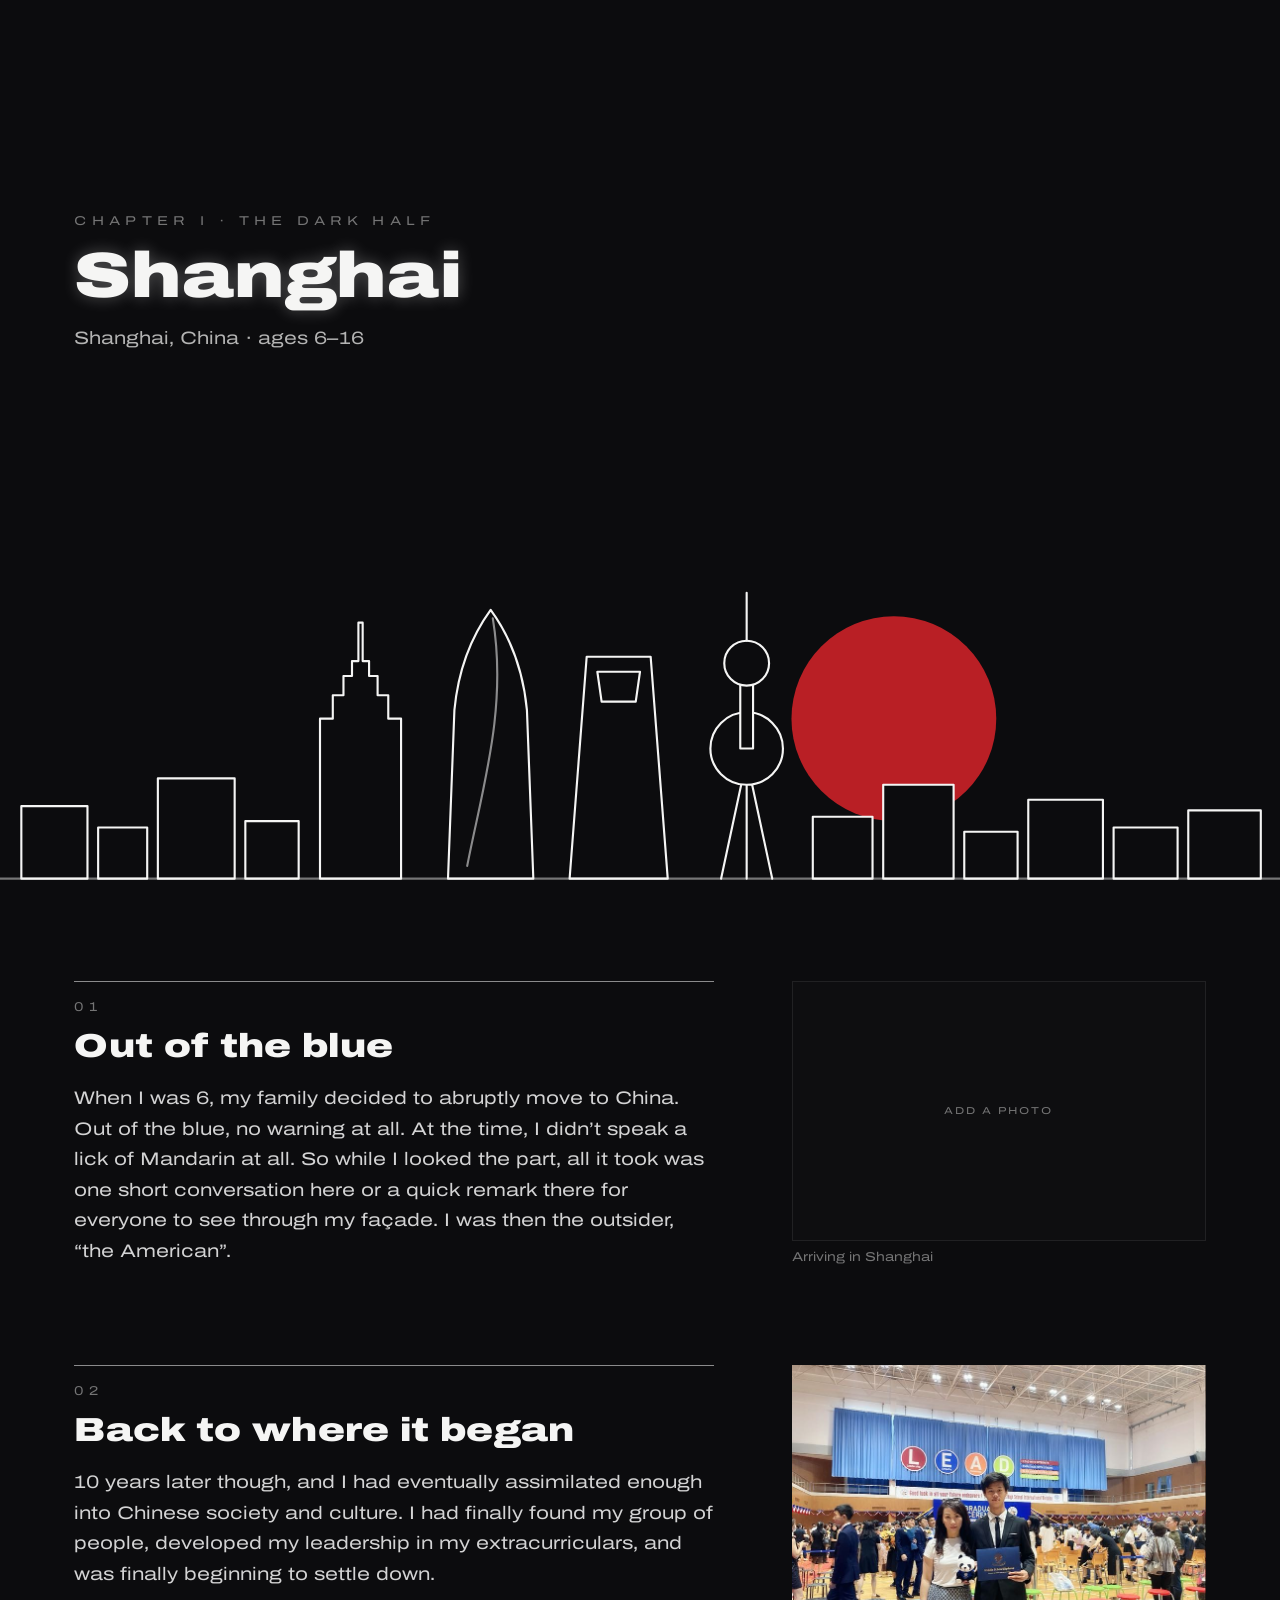
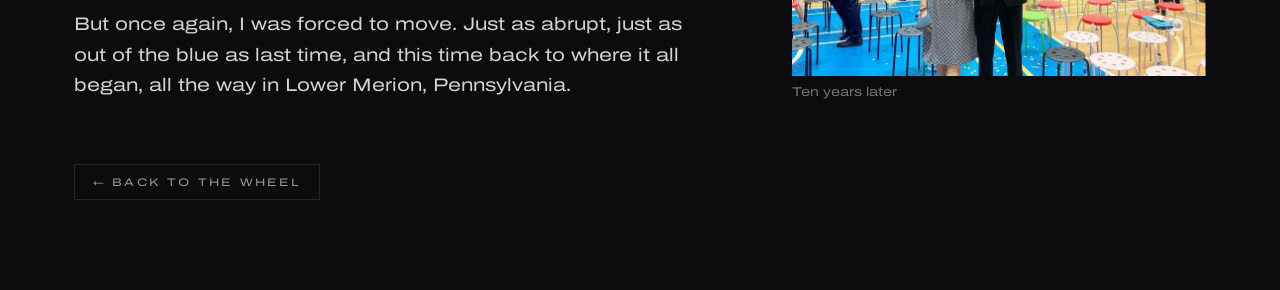
==== china.html @ e0518682 "One shared gap, overlap and ring for every photo spread Co-Authored-By: Claude Sonnet 5 <noreply@ant" ====
<!doctype html>
<html lang="en">
<head>
<meta charset="utf-8" />
<meta name="viewport" content="width=device-width, initial-scale=1" />
<script>document.documentElement.className += " js";</script>
<title>Shanghai</title>
<link rel="preconnect" href="https://fonts.googleapis.com" />
<link rel="preconnect" href="https://fonts.gstatic.com" crossorigin />
<link href="https://fonts.googleapis.com/css2?family=Archivo:ital,wdth,wght@0,62..125,100..900;1,62..125,100..900&display=swap" rel="stylesheet" />
<link href="https://fonts.googleapis.com/css2?family=Noto+Serif+SC:wght@400&display=swap&text=%E9%BE%99%E6%AF%85%E8%AF%9A" rel="stylesheet" />
<link rel="stylesheet" href="chapters.css?v=df9e4a22" />
<link rel="stylesheet" href="place.css?v=57b57fbc" />
<style>
  :root{ --accent:#cc2229; }
</style>
</head>
<body>


  <section class="place-hero">
    <div class="place-sky" aria-hidden="true">
      <svg class="skyline" viewBox="0 0 1200 320" preserveAspectRatio="xMidYMax meet" role="img" aria-label="The Pudong skyline, Shanghai">
        <circle class="sun" cx="838" cy="150" r="96"/>

        <rect class="b" x="20" y="232" width="62" height="68"/>
        <rect class="b" x="92" y="252" width="46" height="48"/>
        <rect class="b" x="148" y="206" width="72" height="94"/>
        <rect class="b" x="230" y="246" width="50" height="54"/>

        <!-- Jin Mao Tower: stepped, pagoda-like -->
        <path class="b" d="M300,300 L300,150 L312,150 L312,128 L322,128 L322,110 L330,110 L330,96 L336,96 L336,60 L340,60 L340,96 L346,96 L346,110 L354,110 L354,128 L364,128 L364,150 L376,150 L376,300 Z"/>

        <!-- Shanghai Tower: tapering, with the twist drawn as one interior line -->
        <path class="b" d="M420,300 L426,142 C430,100 444,70 460,48 C476,70 490,100 494,142 L500,300 Z"/>
        <path class="l" d="M438,288 C452,216 476,140 462,56" opacity=".55"/>

        <!-- Shanghai World Financial Center: the opening at the top is a real hole -->
        <path class="b" fill-rule="evenodd" d="M534,300 L550,92 L610,92 L626,300 Z M560,106 L564,134 L596,134 L600,106 Z"/>

        <!-- Oriental Pearl Tower -->
        <path class="l" d="M676,300 L700,188 M724,300 L700,188 M700,300 L700,188"/>
        <circle class="b" cx="700" cy="178" r="34"/>
        <rect class="b" x="694" y="112" width="12" height="66"/>
        <circle class="b" cx="700" cy="98" r="21"/>
        <path class="l" d="M700,77 L700,32"/>

        <rect class="b" x="762" y="242" width="56" height="58"/>
        <rect class="b" x="828" y="212" width="66" height="88"/>
        <rect class="b" x="904" y="256" width="50" height="44"/>
        <rect class="b" x="964" y="226" width="70" height="74"/>
        <rect class="b" x="1044" y="252" width="60" height="48"/>
        <rect class="b" x="1114" y="236" width="68" height="64"/>

        <path class="ground" d="M0,300 H1200"/>
      </svg>
    </div>

    <header class="place-head rise">
      <span class="chap-num">Chapter I &middot; the dark half</span>
      <h2 class="chap-title">Shanghai</h2>
      <p class="chap-lede">Shanghai, China &middot; ages 6&ndash;16</p>
    </header>
  </section>

  <section class="place-body">
    <ul class="passages">
      <li class="passage rise" style="--d:0.08s">
        <div class="passage-text">
          <div class="entry-rule"></div>
          <span class="num">01</span>
          <h3>Out of the blue</h3>
            <p>When I was 6, my family decided to abruptly move to China. Out of the blue, no warning at all. At the time, I didn&rsquo;t speak a lick of Mandarin at all. So while I looked the part, all it took was one short conversation here or a quick remark there for everyone to see through my fa&ccedil;ade. I was then the outsider, &ldquo;the American&rdquo;.</p>
        </div>
        <figure class="frame">
            <div class="slot">Add a photo</div>
            <figcaption>Arriving in Shanghai</figcaption>
          </figure>
      </li>
      <li class="passage rise" style="--d:0.12s">
        <div class="passage-text">
          <div class="entry-rule"></div>
          <span class="num">02</span>
          <h3>Back to where it began</h3>
            <p>10 years later though, and I had eventually assimilated enough into Chinese
            society and culture. I had finally found my group of people, developed my leadership
            in my extracurriculars, and was finally beginning to settle down.</p>
            <p>But once again, I was forced to move. Just as abrupt, just as out of the blue as
            last time, and this time back to where it all began, all the way in Lower Merion,
            Pennsylvania.</p>
        </div>
        <figure class="frame">
            <img class="slot-photo" src="images/china-graduation.jpg" alt="Yicheng in a suit holding his middle school diploma beside his mother at the graduation ceremony in Shanghai" style="object-position:50% 40%" loading="lazy" decoding="async" />
            <figcaption>Ten years later</figcaption>
          </figure>
      </li>
    </ul>

    <a class="back" href="./#heroScroll">&larr; Back to the wheel</a>
  </section>

<script src="chapters.js?v=b520f960"></script>
</body>
</html>
---- chapters.css ----
/* Chapters II-V: the narrative spine below the yin-yang.
 *
 * One colour for the whole site. The page is black from the epigraph to the
 * last line; nothing alternates. Every chapter uses the same template, so the
 * only thing that changes as you scroll is the writing.
 *
 * No per-chapter artwork: the single graphic motif is the yin-yang's own
 * dividing curve, drawn as a thin line between chapters. */

:root{
  --ph-gap:clamp(.5rem,1vw,.85rem);      /* space between neighbouring photos */
  --ph-overlap:clamp(1rem,3vh,1.8rem);   /* how far a photo cuts into the one above */
  --ph-drop:clamp(.2rem,1.5vh,1rem);    /* how far a photo steps down instead */
  --ph-ring:clamp(4px,.5vw,6px);         /* the margin left around an overlapping photo */
  --ink:#0c0c0e;
  --paper:#f5f5f4;
  --rule:rgba(245,245,244,.18);
  /* Chapter I insets its title by the .page padding plus the .page-head
   * margin. Repeating that sum keeps every chapter on the same two edges.
   * The floor keeps the text clear of the rail on narrower desktops. */
  --gutter:max(calc(clamp(1rem,3vw,2.6rem) + clamp(.8rem,2.8vw,2.8rem)), 74px);
  --rail-space:32px;   /* the widest tick is 30px; any more and the rail reaches into Chapter I's right column around 960px */
}

/* ---------------- chapter shell ---------------- */
.chap{
  position:relative;
  min-height:100vh;
  display:grid;
  align-content:center;
  padding:clamp(3rem,9vh,6rem) var(--gutter);
  /* transparent: the page's black comes from <body>, so the roaming dragon
   * on its fixed canvas can be seen through every section */
  color:var(--paper);
  overflow:hidden;
}

/* the chapter number, set large and almost invisible behind the opening */
.chap-ghost{
  position:absolute;
  right:calc(var(--gutter) + var(--rail-space) * .5);
  top:clamp(1rem,5vh,4rem);
  margin:0;
  font-size:clamp(120px,27vw,360px);
  font-weight:900;
  line-height:.78;
  letter-spacing:-.02em;
  color:var(--paper);
  opacity:.045;
  pointer-events:none;
  user-select:none;
}

.chap-head{ position:relative; z-index:1; max-width:52rem; }
.chap-num{
  display:block;
  font-size:clamp(10px,1vw,13px);
  letter-spacing:.42em;
  text-transform:uppercase;
  opacity:.45;
  margin-bottom:1rem;
}
.chap-title{
  margin:0 0 1.1rem;
  font-weight:900;
  font-size:clamp(30px,5vw,72px);
  line-height:1;
  letter-spacing:.01em;
  text-shadow:0 0 16px rgba(255,255,255,.28);
}
.chap-lede{
  margin:0;
  max-width:46rem;
  font-size:clamp(14px,min(1.4vw,2.4vh),21px);
  line-height:1.55;
  opacity:.72;
}

/* ---------------- a chapter that is one passage ----------------
 * Chapter II is a single piece of writing rather than three strands, so it
 * drops the entry grid: a passage broken into columns of fragments would work
 * against a paragraph whose whole point is that it keeps going. */
.chap-prose{ justify-items:start; row-gap:clamp(.9rem,2.4vh,1.6rem); }
.chap-prose .chap-head{ max-width:30rem; }
.prose{
  position:relative;
  z-index:1;
  max-width:min(58ch,40rem);
}
.prose p{
  margin:0 0 1.1em;
  font-size:clamp(15px,min(1.5vw,2.6vh),24px);
  line-height:1.62;
  color:rgba(245,245,244,.78);
}
.prose p:last-child{ margin-bottom:0; }
/* the emphasis the sentence is built around */
.prose em{
  font-style:italic;
  font-weight:700;
  color:var(--paper);
}

/* the line it all lands on, set apart and given its own rule */
.prose-coda{
  position:relative;
  z-index:1;
  margin:0;
  padding-top:clamp(.8rem,2vh,1.4rem);
  max-width:34rem;
  font-size:clamp(19px,min(2.5vw,4vh),40px);
  font-weight:900;
  line-height:1.15;
  letter-spacing:.01em;
  color:var(--paper);
  text-shadow:0 0 14px rgba(255,255,255,.22);
}
.prose-coda::before{
  content:"";
  position:absolute;
  top:0; left:0;
  width:clamp(48px,7vw,104px);
  height:2px;
  background:var(--paper);
  opacity:.55;
}

@media (max-width:900px){
  .chap-prose .chap-head{ max-width:none; }
  .prose-coda{ font-size:clamp(19px,6vw,30px); }
}

/* ---------------- the entries in each chapter ---------------- */
.entries{
  position:relative;
  z-index:1;
  margin:clamp(1.8rem,5vh,3.4rem) 0 0;
  padding:0;
  list-style:none;
  display:grid;
  grid-template-columns:repeat(var(--cols,3),minmax(0,1fr));
  gap:clamp(1.2rem,3vw,3rem);
  align-items:start;
}
.entry{ display:grid; gap:.75rem; }
.entry-rule{ height:1px; background:var(--paper); opacity:.55; }
.entry h3{
  margin:0;
  font-size:clamp(13px,1.35vw,19px);
  font-weight:900;
  letter-spacing:.15em;
  text-transform:uppercase;
}
.entry p{
  margin:0;
  font-size:clamp(12px,min(1.15vw,2vh),16px);
  line-height:1.5;
  opacity:.6;
}

/* one plain frame for every picture on the site's spine - no tape, no tilt */
.frame{
  margin:.35rem 0 0;
  display:grid;
  gap:.5rem;
}
.frame .slot{
  aspect-ratio:4/3;
  width:min(100%,30vh);
  display:grid;
  place-items:center;
  gap:.35rem;
  border:1px solid var(--rule);
  background:rgba(245,245,244,.03);
  font-size:10px;
  letter-spacing:.2em;
  text-transform:uppercase;
  opacity:.45;
}
.frame figcaption{
  font-size:clamp(10px,1vw,13px);
  line-height:1.35;
  opacity:.45;
}

/* ---------------- the S connector between chapters ----------------
 * The curve that divides the yin from the yang, pulled out and used as the
 * stitch between one chapter and the next. It draws itself on scroll. */
.connector{
  position:relative;
  height:clamp(116px,17vh,190px);
  display:grid;
  place-items:center;
  /* transparent: the page's black comes from <body>, so the roaming dragon
   * on its fixed canvas can be seen through every section */
  color:var(--paper);
  overflow:hidden;
}
.connector svg{ width:72px; height:100%; }
.connector svg{ opacity:.55; }
.connector .dg-body{ stroke-width:1.8px; }
/* the segment draws itself in as it is reached */
.connector use{
  clip-path:inset(0 0 100% 0);
  transition:clip-path 1.2s cubic-bezier(.4,0,.2,1);
}
.connector.in use{ clip-path:inset(0 0 0 0); }

/* ---------------- chapter rail ----------------
 * Ticks only. The label is a chip that appears on hover, on its own solid
 * background, so it never sits illegibly on top of the writing - and nothing
 * is permanently parked in the text column the way a pinned label was. */
.rail{
  position:fixed;
  right:10px;
  top:50%;
  transform:translateY(-50%);
  z-index:40;
  width:var(--rail-space);
  display:grid;
  justify-items:end;
  gap:.95rem;
}
.rail a{
  position:relative;
  display:block;
  padding:6px 0;
  color:var(--paper);
  text-decoration:none;
  opacity:.32;
  transition:opacity .3s ease;
}
.rail a:hover, .rail a:focus-visible{ opacity:1; outline:none; }
.rail a.active{ opacity:1; }
.rail .tick{ display:block; width:16px; height:2px; background:currentColor; transition:width .3s ease; }
.rail a.active .tick{ width:30px; }
.rail .rail-label{
  position:absolute;
  right:calc(100% + 12px);
  top:50%;
  transform:translateY(-50%) translateX(6px);
  white-space:nowrap;
  font-size:10px;
  letter-spacing:.2em;
  text-transform:uppercase;
  color:var(--paper);
  background:var(--ink);
  border:1px solid var(--rule);
  padding:.4rem .6rem;
  opacity:0;
  pointer-events:none;
  transition:opacity .25s ease, transform .25s ease;
}
.rail a:hover .rail-label, .rail a:focus-visible .rail-label{ opacity:1; transform:translateY(-50%); }

/* ---------------- reveal on scroll ---------------- */
.js .rise{ opacity:0; transform:translateY(20px); }
.rise.in{ animation:rise-in .8s cubic-bezier(.2,.9,.3,1) both; animation-delay:var(--d,0s); }
@keyframes rise-in{ to{ opacity:1; transform:none; } }

/* ---------------- closing ---------------- */
.coda{
  min-height:88vh;
  display:grid;
  place-items:center;
  align-content:center;
  text-align:center;
  gap:1.7rem;
  padding:5rem var(--gutter) 7rem;
  /* transparent: the page's black comes from <body>, so the roaming dragon
   * on its fixed canvas can be seen through every section */
  color:var(--paper);
}
.coda svg{ width:clamp(112px,16vh,160px); height:clamp(112px,16vh,160px); display:block; }
.coda p{ margin:0; max-width:42ch; font-size:clamp(13px,1.3vw,18px); line-height:1.6; opacity:.62; }
/* the closing line is two sentences now: give it room and a readable size */
.coda .coda-line{ max-width:58ch; font-size:clamp(15px,1.55vw,22px); opacity:.74; }
.coda .sig{ font-size:11px; letter-spacing:.3em; text-transform:uppercase; opacity:.4; }

/* ---------------- narrow screens ---------------- */
@media (max-width:900px){
  .chap{ min-height:auto; padding:clamp(3rem,9vh,5rem) 1.4rem; }
  .entries{ grid-template-columns:1fr; gap:2rem; }
  .chap-ghost{ font-size:clamp(90px,34vw,180px); right:.6rem; opacity:.05; }
  .frame .slot{ aspect-ratio:3/2; }
}

/* The rail becomes a row of ticks along the bottom well before the layout
 * itself goes narrow. On a side rail, the clearance between Chapter I's right
 * column and the ticks shrinks with the viewport, and by ~900px it is a few
 * pixels - close enough to read as a collision. Below 1000px it moves out of
 * the text's way entirely instead. */
@media (max-width:1000px){
  .rail{
    right:auto; left:0; top:auto; bottom:0;
    width:100%; transform:none;
    grid-auto-flow:column; justify-items:center; justify-content:center;
    gap:.55rem; padding:.7rem 0 .8rem;
    background:linear-gradient(to top,rgba(12,12,14,.94),rgba(12,12,14,0));
  }
  .rail a{ padding:6px 2px; }
  .rail .tick{ width:14px; }
  .rail a.active .tick{ width:24px; }
  .rail .rail-label{ display:none; }
}

@media (prefers-reduced-motion: reduce){
  .rise{ opacity:1; transform:none; }
  .rise.in{ animation:none; }
  .connector path{ stroke-dashoffset:0; transition:none; }
}

/* ---------------- opening page ----------------
 * A photograph filling the left third, the name and the introduction on the
 * right. The photo is landscape and he stands slightly right of centre, so the
 * crop is anchored there rather than at the middle - object-position is what
 * keeps his face in the strip as the column gets narrower. */
.intro{
  position:relative;
  min-height:100vh;
  min-height:100svh;
  display:grid;
  grid-template-columns:40% minmax(0,1fr);
  /* transparent: the page's black comes from <body>, so the roaming dragon
   * on its fixed canvas can be seen through every section */
  color:var(--paper);
  overflow:hidden;
}
.intro-photo{
  position:relative;
  margin:0;
  height:100%;
  overflow:hidden;
}
.intro-photo img{
  display:block;
  width:100%;
  height:100%;
  object-fit:cover;
  object-position:52% 30%;
}
.intro-text{
  position:relative;
  display:grid;
  align-content:center;
  gap:clamp(1.1rem,2.6vh,2rem);
  padding:clamp(3rem,10vh,7rem) var(--gutter) clamp(4.5rem,12vh,8rem) clamp(2rem,4.5vw,5rem);
}
.intro-name{
  margin:0;
  font-weight:900;
  font-size:clamp(34px,5.6vw,84px);
  line-height:1;
  letter-spacing:.01em;
  text-shadow:0 0 18px rgba(255,255,255,.3);
}
.intro-bio{
  margin:0;
  max-width:46rem;
  font-size:clamp(14px,min(1.45vw,2.5vh),22px);
  line-height:1.62;
  opacity:.74;
}
.intro-cue{
  display:flex;
  align-items:center;
  gap:.7rem;
  margin-top:clamp(.5rem,2vh,1.4rem);
  font-size:11px;
  letter-spacing:.2em;
  text-transform:uppercase;
  opacity:.45;
}
.intro-cue::after{
  content:"";
  width:8px; height:8px;
  border-right:2px solid currentColor;
  border-bottom:2px solid currentColor;
  transform:rotate(45deg);
  animation:cue-bob 1.6s ease-in-out infinite;
}

@media (max-width:1000px){
  .intro{
    grid-template-columns:1fr;
    grid-template-rows:minmax(0,42vh) auto;
  }
  .intro-photo img{ object-position:52% 26%; }
  .intro-text{
    padding:clamp(1.5rem,4vh,2.5rem) 1.4rem clamp(4rem,10vh,6rem);
  }
}

/* The opening is above the fold, so it plays on load rather than waiting for
 * the scroll observer. Each element animates to its OWN resting opacity: the
 * shared .rise helper ends at 1, which would have burned off the deliberate
 * dimming on the bio and the scroll cue. */
/* The introduction used to be the first screen. The name page sits in front of
 * it now, so it waits to be scrolled to - otherwise it finishes playing while
 * the reader is still looking at the character. */
.js .intro-photo, .js .intro-name, .js .intro-bio, .js .intro-cue{ opacity:0; }
.intro.in .intro-photo{ animation:intro-fade 1s ease-out .05s both; }
.intro.in .intro-name{ animation:intro-up .85s cubic-bezier(.2,.9,.3,1) .26s both; }
.intro.in .intro-bio{ animation:intro-up-dim .85s cubic-bezier(.2,.9,.3,1) .46s both; }
.intro.in .intro-cue{ animation:intro-up-faint .85s cubic-bezier(.2,.9,.3,1) .66s both; }

@keyframes intro-fade{ from{ opacity:0; } to{ opacity:1; } }
@keyframes intro-up{ from{ opacity:0; transform:translateY(24px); } to{ opacity:1; transform:none; } }
@keyframes intro-up-dim{ from{ opacity:0; transform:translateY(24px); } to{ opacity:.74; transform:none; } }
@keyframes intro-up-faint{ from{ opacity:0; transform:translateY(24px); } to{ opacity:.45; transform:none; } }

@media (prefers-reduced-motion: reduce){
  .intro-cue::after{ animation:none; }
  .js .intro-photo, .js .intro-name, .js .intro-bio, .js .intro-cue{ opacity:1; }
  .intro.in .intro-photo, .intro.in .intro-name, .intro.in .intro-bio, .intro.in .intro-cue{ animation:none; }
}


/* ---------------- the dragon ----------------
 * One animal, seen in pieces. Its character opens the site, a length of its
 * back shows between every chapter, and its head arrives at the end. Defined
 * as symbols in index.html, not an external file, so each instance takes the
 * colour of wherever it sits. */
.dg-sprite{ position:absolute; width:0; height:0; overflow:hidden; }
.dg-body{ fill:none; stroke:currentColor; stroke-width:2.4; stroke-linecap:round; stroke-linejoin:round; vector-effect:non-scaling-stroke; }
.dg-fin{ fill:currentColor; stroke:none; }
.dg-eye{ fill:currentColor; }

/* ---------------- the name ---------------- */
.glyph-page{
  position:relative;
  min-height:100vh;
  display:grid;
  grid-template-columns:minmax(0,auto) minmax(0,1fr);
  column-gap:clamp(2rem,6vw,7rem);
  align-items:center;
  padding:clamp(3rem,9vh,6rem) var(--gutter);
  /* transparent: the page's black comes from <body>, so the roaming dragon
   * on its fixed canvas can be seen through every section */
  color:var(--paper);
  overflow:hidden;
}
.glyph-wrap{ position:relative; z-index:1; display:grid; place-items:center; justify-self:start; }

/* the animal itself, behind the character it is named by */
/* Fixed, not absolute: the dragon is no longer a decoration on one section,
 * it swims across the viewport and stays with you as you scroll. It sits above
 * <body>'s background and below every section's content, which is why the
 * sections themselves must not paint a background of their own. */
.dragon-canvas{
  position:fixed;
  inset:0;
  width:100vw;
  height:100vh;
  z-index:0;
  opacity:.2;
  pointer-events:none;
  transition:opacity .6s ease;
}
.dragon-canvas.gone{ opacity:0; }

/* the first screen now, so it plays on load */
.js .glyph, .js .glyph-pron, .js .glyph-senses li, .js .glyph-note{ opacity:0; }
.glyph{ animation:glyph-in 1.1s cubic-bezier(.2,.9,.3,1) .15s both; }
.glyph-pron{ animation:intro-up .8s cubic-bezier(.2,.9,.3,1) .5s both; }
.glyph-senses li{ animation:intro-up .8s cubic-bezier(.2,.9,.3,1) both; }
.glyph-senses li:nth-child(1){ animation-delay:.66s; }
.glyph-senses li:nth-child(2){ animation-delay:.82s; }
.glyph-note{ animation:glyph-note-in .9s cubic-bezier(.2,.9,.3,1) 1s both; }
@keyframes glyph-in{
  from{ opacity:0; transform:translateY(26px) scale(.94); }
  to{ opacity:1; transform:none; }
}
@keyframes glyph-note-in{
  from{ opacity:0; transform:translateY(20px); }
  to{ opacity:1; transform:none; }
}
.glyph{
  font-family:"Noto Serif SC","Songti SC","SimSun",serif;
  font-weight:600;
  font-size:clamp(168px,31vh,390px);
  line-height:1;
  color:var(--paper);
  text-shadow:0 0 30px rgba(255,255,255,.22);
}
.glyph-def{ position:relative; z-index:1; max-width:46rem; }
.glyph-pron{
  margin:0 0 1rem;
  font-size:clamp(13px,1.35vw,19px);
  letter-spacing:.26em;
  text-transform:uppercase;
  opacity:.5;
}
.glyph-pron em{ font-style:italic; text-transform:none; letter-spacing:.06em; }
.glyph-senses{
  margin:0 0 clamp(1rem,2.6vh,1.7rem);
  padding:0 0 0 1.4em;
  font-size:clamp(16px,min(1.68vw,2.85vh),27px);
  line-height:1.45;
  font-weight:800;
}
.glyph-senses li{ margin:0 0 .35rem; }
.glyph-senses li::marker{ color:rgba(255,255,255,.4); font-weight:400; }

/* the inline character, in the same face as the big one */
.zh{ font-family:"Noto Serif SC","Songti SC","SimSun",serif; font-weight:600; }

.glyph-note{
  margin:0 0 1em;
  max-width:38rem;
  font-size:clamp(14px,min(1.45vw,2.5vh),23px);
  line-height:1.6;
  color:rgba(255,255,255,.7);
}
.glyph-note:last-child{ margin-bottom:0; }

/* ---------------- the coda ----------------
 * The character closes the site the way it opened it. A drawn head was tried
 * here at this size and read as a fish. */
.coda-glyph{
  font-family:"Noto Serif SC","Songti SC","SimSun",serif;
  font-weight:600;
  font-size:clamp(46px,7vh,78px);
  line-height:1;
  color:var(--paper);
  opacity:.5;
}

@media (prefers-reduced-motion: reduce){
  .js .glyph, .js .glyph-pron, .js .glyph-senses li, .js .glyph-note{ opacity:1; }
  .glyph, .glyph-pron, .glyph-senses li, .glyph-note{ animation:none; }
}

@media (max-width:900px){
  .glyph-page{
    grid-template-columns:1fr;
    row-gap:clamp(1.6rem,5vh,2.6rem);
    justify-items:start;
    padding-left:1.4rem; padding-right:1.4rem;
  }
  .glyph-wrap{ justify-self:start; }
  .glyph{ font-size:clamp(110px,30vw,200px); }
}


/* ---------------- chapter II: the passage, its photo, and the reveal ------ */
.prose-row{
  position:relative;
  z-index:1;
  display:grid;
  grid-template-columns:minmax(0,1fr) auto;
  gap:clamp(1.4rem,4vw,4rem);
  align-items:start;
  width:100%;
}
.prose-photo{ margin:0; }
.prose-photo .slot{ width:clamp(150px,20vw,240px); }

/* ---------------- chapter III: numbered steps beside one wide photo ------- */
.chap-steps .chap-head{ max-width:42rem; }
.steps-row{
  position:relative;
  z-index:1;
  margin-top:clamp(1.6rem,4.5vh,3rem);
  display:grid;
  grid-template-columns:minmax(0,1.15fr) minmax(0,.85fr);
  gap:clamp(1.5rem,4vw,4.5rem);
  align-items:start;
  width:100%;
}
.steps{ margin:0; padding:0; list-style:none; display:grid; gap:clamp(.9rem,2.4vh,1.6rem); }
.step{
  display:grid;
  grid-template-columns:auto minmax(0,1fr);
  gap:clamp(.9rem,2vw,1.6rem);
  align-items:baseline;
  padding-top:clamp(.7rem,1.8vh,1.1rem);
  border-top:1px solid var(--rule);
}
.step-n{
  font-size:clamp(13px,1.3vw,18px);
  font-weight:900;
  letter-spacing:.1em;
  opacity:.4;
}
.step h3{
  margin:0 0 .35rem;
  font-size:clamp(14px,1.45vw,21px);
  font-weight:900;
  letter-spacing:.12em;
  text-transform:uppercase;
}
.step p{
  margin:0;
  font-size:clamp(12px,min(1.15vw,2vh),16px);
  line-height:1.55;
  opacity:.6;
}
.steps-photo{ margin:0; }
.steps-photo .slot{ width:min(100%,40vh); aspect-ratio:4/5; }

/* ---------------- chapter V: a wall of pictures --------------------------- */
.chap-gallery .chap-head{ max-width:44rem; }
.gallery{
  position:relative;
  z-index:1;
  margin-top:clamp(1.6rem,4.5vh,3rem);
  display:grid;
  grid-template-columns:repeat(4,minmax(0,1fr));
  gap:clamp(1rem,2.4vw,2.2rem);
  align-items:start;
  width:100%;
}
.gallery .frame{ margin:0; }
.gallery .slot{ width:100%; }
/* uneven on purpose, so it reads as a wall rather than a row of cards */
.gallery .frame:nth-child(1) .slot{ aspect-ratio:3/4; }
.gallery .frame:nth-child(2) .slot{ aspect-ratio:1; margin-top:clamp(1rem,4vh,2.6rem); }
.gallery .frame:nth-child(3) .slot{ aspect-ratio:4/5; }
.gallery .frame:nth-child(4) .slot{ aspect-ratio:1; margin-top:clamp(1rem,4vh,2.6rem); }

@media (max-width:900px){
  .prose-row{ grid-template-columns:1fr; }
  .prose-photo .slot{ width:min(100%,280px); }
  .steps-row{ grid-template-columns:1fr; }
  .steps-photo .slot{ width:min(100%,320px); aspect-ratio:4/3; }
  .gallery{ grid-template-columns:repeat(2,minmax(0,1fr)); }
  .gallery .frame .slot{ margin-top:0; }
}


/* ---------------- chapter III: full-width bands ----------------
 * Three activities, each given its own row with the picture on alternating
 * sides. A fourth grid of cards would have read as the same slide again.  */
.bands{
  position:relative;
  z-index:1;
  margin-top:clamp(1rem,2.6vh,1.8rem);
  display:grid;
  gap:clamp(.8rem,2vh,1.4rem);
  width:100%;
}
.band{
  display:grid;
  grid-template-columns:minmax(0,1fr) auto;
  gap:clamp(1.2rem,3.5vw,3rem);
  align-items:center;
  padding-top:clamp(.8rem,2vh,1.3rem);
  border-top:1px solid var(--rule);
}
.band:nth-child(even){ grid-template-columns:auto minmax(0,1fr); }
.band:nth-child(even) .band-photo{ order:-1; }
.band-n{
  display:block;
  margin-bottom:.4rem;
  font-size:clamp(11px,1.1vw,14px);
  font-weight:900;
  letter-spacing:.24em;
  opacity:.4;
}
.band h3{
  margin:0 0 .45rem;
  font-size:clamp(15px,1.7vw,26px);
  font-weight:900;
  letter-spacing:.1em;
  text-transform:uppercase;
}
.band p{
  margin:0;
  max-width:52ch;
  font-size:clamp(12px,min(1.15vw,2vh),17px);
  line-height:1.55;
  color:rgba(245,245,244,.66);
}
.band p em{ font-style:italic; color:var(--paper); }
.band-photo{ margin:0; }
.band-photo .slot{ width:clamp(96px,12vw,152px); aspect-ratio:4/3; }

/* ---------------- chapter IV: the turn, then the steps ------------------- */
.pivot-turn{
  position:relative;
  z-index:1;
  margin-top:clamp(.8rem,2.2vh,1.5rem);
  max-width:min(60ch,44rem);
}
.pivot-turn p{
  margin:0 0 .9em;
  font-size:clamp(13px,min(1.25vw,2.1vh),19px);
  line-height:1.6;
  color:rgba(245,245,244,.72);
}
/* the sentence the whole chapter turns on */
.pivot-line{
  margin:1.1em 0 1.1em !important;
  padding-left:clamp(.9rem,2vw,1.4rem);
  border-left:2px solid var(--paper);
  font-size:clamp(16px,min(1.9vw,3vh),28px) !important;
  font-weight:900;
  line-height:1.3;
  color:var(--paper) !important;
  text-shadow:0 0 14px rgba(255,255,255,.2);
}
.chap-steps .steps-row{ margin-top:clamp(.8rem,2.2vh,1.5rem); align-items:end; }
.chap-steps .steps-photo .slot{ width:min(100%,30vh); aspect-ratio:16/10; }

/* ---------------- the closing pair --------------------------------------- */
.close-grid{
  position:relative;
  z-index:1;
  margin-top:clamp(1.4rem,4vh,2.6rem);
  display:grid;
  grid-template-columns:minmax(0,1.1fr) minmax(0,.9fr);
  gap:clamp(1.6rem,5vw,5rem);
  align-items:start;
  width:100%;
}

@media (max-width:900px){
  .band, .band:nth-child(even){ grid-template-columns:1fr; }
  .band:nth-child(even) .band-photo{ order:0; }
  .band-photo .slot{ width:min(100%,260px); }
  .close-grid{ grid-template-columns:1fr; }
}


/* ---------------- chapter III: four pillars, scattered ----------------
 * Loose rather than on a ring: a perfect circle made them read as a diagram,
 * and none of the four came before the others anyway. Each circle is placed
 * by hand as a percentage of the field, and sized a little differently. */
.chap-orbit{ justify-items:center; }
.chap-orbit .chap-head{ text-align:center; max-width:46rem; }
.chap-orbit .chap-lede{ margin-left:auto; margin-right:auto; }

.orbit{
  position:relative;
  z-index:1;
  /* clear of the lede above: the circles are placed by their centres, so the
   * top one sits half its own height higher than its --y suggests */
  margin-top:clamp(1.3rem,3.6vh,2.6rem);
  display:grid;
  justify-items:center;
  gap:clamp(.4rem,1.4vh,1rem);
  width:100%;
}
.orbit-field{
  --base:clamp(118px,min(21vh,176px),176px);
  position:relative;
  width:min(100%,780px);
  height:clamp(330px,50vh,500px);
}
.orb{
  position:absolute;
  left:var(--x);
  top:var(--y);
  width:calc(var(--base) * var(--s));
  height:calc(var(--base) * var(--s));
  transform:translate(-50%,-50%);
  padding:0;
  background:none;
  border:0;
  cursor:pointer;
}
.orb-face{
  display:grid;
  place-items:center;
  width:100%;
  height:100%;
  border-radius:50%;
  background:var(--paper);
  color:#101014;
  box-shadow:0 0 30px rgba(245,245,244,.16);
  animation:orb-float 6s ease-in-out infinite alternate;
  animation-delay:var(--d,0s);
  transition:transform .3s cubic-bezier(.3,1.4,.5,1), box-shadow .3s ease;
}
.orb-label{
  font-size:clamp(11px,min(1.25vw,2vh),15px);
  font-weight:900;
  letter-spacing:.16em;
  text-transform:uppercase;
  padding:0 .4em;
  text-align:center;
}
.orb:hover .orb-face, .orb:focus-visible .orb-face{
  transform:scale(1.07);
  box-shadow:0 0 46px rgba(245,245,244,.42);
}
.orb:focus{ outline:none; }
.orb:focus-visible .orb-face{ outline:2px solid var(--paper); outline-offset:6px; }
@keyframes orb-float{ from{ translate:0 -9px; } to{ translate:0 9px; } }

.orbit-hint{
  margin:0;
  font-size:11px;
  letter-spacing:.2em;
  text-transform:uppercase;
  opacity:.45;
}

/* ---------------- the pop-up, blooming out of the circle ----------------
 * The panel is clipped to the tapped circle and grows from there to cover
 * the screen, so the circle visibly becomes the page. Its surface is a shade
 * lighter than the page on purpose: the same black as everything behind it,
 * the expanding edge would be invisible and it would just appear. */
.panel{
  position:fixed;
  inset:0;
  z-index:80;
  display:grid;
  place-items:center;
  padding:clamp(1.2rem,5vh,3rem) var(--gutter);
  /* A fixed, centred box clips anything taller than the screen with no way to
   * reach it. Scroll inside the panel instead, and centre the sheet with auto
   * margins, which collapse to zero once it overflows - place-items:center
   * would push the top of an overflowing sheet out of reach. */
  overflow-y:auto;
  overscroll-behavior:contain;
  place-items:start center;
  background:#17171b;
  clip-path:circle(var(--r0,0px) at var(--cx,50%) var(--cy,50%));
  transition:clip-path .7s cubic-bezier(.7,0,.2,1);
}
.panel.open{ clip-path:circle(150vmax at var(--cx,50%) var(--cy,50%)); }
/* `display:grid` above outranks the browser's own [hidden]{display:none}, so
 * without this the closed panel never actually goes away: it stays clipped to
 * the circle's size and leaves a grey disc over every pillar that was opened. */
.panel[hidden]{ display:none; }
/* and while it shrinks back, it must not catch taps meant for the page */
.panel:not(.open){ pointer-events:none; }
.panel-sheet{
  position:relative;
  margin:auto 0;
  width:min(76rem,100%);
  opacity:0;
  transform:translateY(16px);
  transition:opacity .35s ease, transform .45s cubic-bezier(.2,.9,.3,1);
}
/* the writing arrives once the circle has mostly opened */
.panel.open .panel-sheet{ opacity:1; transform:none; transition-delay:.32s; }
.panel-close{
  position:absolute;
  top:-.5rem; right:0;
  width:48px; height:48px;
  background:none; border:1px solid var(--rule); color:var(--paper);
  font-size:24px; line-height:1; cursor:pointer;
  opacity:.72; transition:opacity .25s ease, border-color .25s ease;
}
.panel-close:hover, .panel-close:focus-visible{ opacity:1; border-color:var(--paper); outline:none; }
.panel-body{
  display:grid;
  grid-template-columns:minmax(0,1fr) auto;
  column-gap:clamp(1.8rem,6vw,5.5rem);
  align-items:start;
  padding-top:clamp(2rem,6vh,3.5rem);
}
.panel-kicker{
  grid-column:1 / -1;
  font-size:clamp(10px,1vw,13px);
  letter-spacing:.42em;
  text-transform:uppercase;
  opacity:.45;
  margin-bottom:1rem;
}
.panel-title{
  grid-column:1 / -1;
  margin:0 0 clamp(1.2rem,3.6vh,2.2rem);
  font-size:clamp(36px,6.2vw,96px);
  font-weight:900;
  line-height:.95;
  text-shadow:0 0 18px rgba(255,255,255,.26);
}
.panel-text{ max-width:min(56ch,44rem); }
.panel-text p{
  margin:0 0 1em;
  font-size:clamp(15px,min(1.55vw,2.6vh),24px);
  line-height:1.6;
  color:rgba(245,245,244,.8);
}
.panel-text p:last-child{ margin-bottom:0; }
/* The pillars' pictures: a small spread beside the writing, in the same language as chapter IV's -
 * plain frames, logos and paper on white label cards, and a picture that overlaps the one above it
 * inside a ring the colour of the panel (#17171b), so the pair never lines up. */
.panel-photos{
  display:grid;
  grid-template-columns:repeat(2,minmax(0,1fr));
  gap:var(--ph-gap);
  width:clamp(220px,27vw,380px);
  align-items:start;
}
.pp{ margin:0; position:relative; background:#0f0f12; }
.pp img{ display:block; width:100%; height:100%; object-fit:cover; }
.pp-wide{ grid-column:1 / -1; }
.pp-end{ grid-column:1 / -1; width:66%; justify-self:end; }
.pp-end.pp-3x4{ width:46%; }
.pp-start{ grid-column:1 / -1; width:48%; justify-self:start; }
.pp-4x3{ aspect-ratio:4/3; }
.pp-3x2{ aspect-ratio:3/2; }
.pp-3x4{ aspect-ratio:3/4; }
.pp-2x3{ aspect-ratio:3/4; }
.pp-card{ background:#fff; display:grid; place-items:center; }
.pp-card img{ object-fit:contain; }
.pp-strip{ aspect-ratio:6.4/1; padding:.35rem .6rem; }
.pp-paper{ aspect-ratio:1.5/1; }
.pp-paper img{ object-fit:cover; object-position:50% 38%; }
.pp-logo{ aspect-ratio:1/1; padding:.5rem; }
.pp-lift{ margin-top:calc(var(--ph-overlap) * -1); z-index:1; box-shadow:0 0 0 var(--ph-ring) #17171b; }
.pp-drop{ margin-top:var(--ph-drop); }
.pp figcaption{
  position:absolute; left:0; right:0; bottom:0;
  padding:1.5rem .6rem .45rem;
  background:linear-gradient(transparent, rgba(12,12,14,.82));
  font-size:clamp(9px,.85vw,11px); letter-spacing:.2em; text-transform:uppercase;
}
.pp-paper figcaption{ color:#fff; }

@media (max-width:640px){
  /* on a phone four floating circles collide; a loose 2x2 keeps them apart */
  .orbit-field{
    --base:clamp(118px,38vw,150px);
    height:auto;
    display:grid;
    grid-template-columns:1fr 1fr;
    gap:1.2rem .6rem;
    justify-items:center;
  }
  .orb{ position:relative; left:auto; top:auto; transform:none; }
  .orb:nth-child(even){ margin-top:2.2rem; }
}
@media (max-width:900px){
  .panel-body{ grid-template-columns:1fr; row-gap:1.6rem; }
  .panel-photos{ width:min(100%,420px); }
}

@media (prefers-reduced-motion: reduce){
  .orb-face{ animation:none; }
  .panel, .panel-sheet{ transition:none; }
}


/* ---------------- why Recalc ---------------- */
.recalc{ max-width:min(70ch,50rem); }
.recalc p{ font-size:clamp(13px,min(1.2vw,2.05vh),18px); margin-bottom:.85em; }
/* Recalc is the long one; give it most of the width and the note less */
.chap-close .close-grid{ grid-template-columns:minmax(0,1fr); }
.recalc-bring{ color:var(--paper) !important; }


/* ---------------- the bridge out of chapter III ---------------- */
.orbit-bridge{
  position:relative;
  z-index:1;
  margin:clamp(.8rem,2.4vh,1.6rem) auto 0;
  max-width:46rem;
  text-align:center;
  font-size:clamp(14px,min(1.45vw,2.4vh),22px);
  font-weight:900;
  line-height:1.3;
  color:var(--paper);
  text-shadow:0 0 14px rgba(255,255,255,.2);
}

/* the line a pillar turns on, inside its panel */
.panel-line{
  margin:1.1em 0 !important;
  padding-left:clamp(.9rem,2vw,1.4rem);
  border-left:2px solid var(--paper);
  font-weight:900;
  color:var(--paper) !important;
  line-height:1.3;
}

/* ---------------- chapter IV: what is true right now ----------------
 * A ledger rather than cards or steps: these are all running at the same
 * time, so nothing about them is a sequence. Term on the left, what it
 * actually involves on the right. */
/* The one chapter that is allowed to run past a screen. Everything he does now
 * reads down the left in a single column - two columns made it a grid of tiles
 * and stopped reading as a list of what is true right now. */
.chap-now{ align-content:start; padding-top:clamp(4rem,12vh,7rem); }
.chap-now .chap-head{ max-width:52rem; }
.now-row{
  position:relative;
  z-index:1;
  margin-top:clamp(.7rem,2vh,1.4rem);
  display:grid;
  grid-template-columns:minmax(0,1.22fr) minmax(0,.78fr);
  gap:clamp(1.4rem,4vw,4rem);
  align-items:start;
  width:100%;
}
.ledger{ margin:0; display:grid; gap:clamp(.7rem,1.8vh,1.3rem); }
.ledger-row{
  display:grid;
  grid-template-columns:minmax(0,.9fr) minmax(0,1.6fr);
  gap:clamp(.8rem,2vw,1.8rem);
  align-items:baseline;
  padding-top:clamp(.45rem,1.1vh,.75rem);
  border-top:1px solid var(--rule);
}
.ledger dt{
  margin:0;
  font-size:clamp(12px,1.3vw,18px);
  font-weight:900;
  letter-spacing:.1em;
  text-transform:uppercase;
}
.ledger dd{
  margin:0;
  font-size:clamp(12px,min(1.12vw,1.95vh),16px);
  line-height:1.55;
  color:rgba(245,245,244,.64);
}
/* The photos: a small editorial spread on the right of the ledger. The two logos sit on top as
 * white label cards, the group shot runs full width beneath them, and two portraits overlap its
 * lower edge - the second dropped a little, so the pair never lines up. Hover an entry on the left
 * and its pictures stay lit while the rest dim. */
.now-photos{
  display:grid;
  grid-template-columns:repeat(2,minmax(0,1fr));
  gap:var(--ph-gap);
  align-items:start;
}
.np{ margin:0; position:relative; transition:opacity .4s ease; }
.np img{
  display:block; width:100%; height:100%; object-fit:cover;
}
.np-logo{ background:#fff; aspect-ratio:2.6/1; display:grid; place-items:center; padding:.4rem .55rem; }
.np-logo img{ object-fit:contain; }
.np-wide{ grid-column:1 / -1; aspect-ratio:1.58/1; }
.np-tall{ aspect-ratio:3/4; z-index:1; box-shadow:0 0 0 var(--ph-ring) var(--ink); }
.np-lift{ margin-top:calc(var(--ph-overlap) * -1); }
.np-drop{ margin-top:var(--ph-drop); aspect-ratio:1/1; } /* the players fill the bottom of a tall frame; a squarer crop keeps them, not the wall */
.np figcaption{
  position:absolute; left:0; right:0; bottom:0;
  padding:1.6rem .6rem .5rem;
  background:linear-gradient(transparent, rgba(12,12,14,.82));
  font-size:clamp(9px,.85vw,11px); letter-spacing:.2em; text-transform:uppercase;
}
.now-row:has(.ledger-row[data-k="tsf"]:hover) .np:not([data-k="tsf"]),
.now-row:has(.ledger-row[data-k="iba"]:hover) .np:not([data-k="iba"]),
.now-row:has(.ledger-row[data-k="greek"]:hover) .np:not([data-k="greek"]),
.now-row:has(.ledger-row[data-k="ball"]:hover) .np:not([data-k="ball"]){ opacity:.28; } /* opacity, not brightness: the black separator ring then fades into the page instead of showing as a darker box */

@media (max-width:900px){
  .now-row{ grid-template-columns:1fr; }
  .ledger-row{ grid-template-columns:1fr; gap:.3rem; }
  .now-photos{ margin-top:.6rem; }
}

/* The closing line, with the reveal beside it on the right. It used to be a
 * button under the line that opened an accordion in place; it is a bubble now,
 * built from the same parts as the pillars in chapter III so the site has one
 * way of saying "there is more here". */
/* The blob sits where the photo used to, beside the writing. */
.chap-prose .prose-row{ align-items:center; }
/* .orb is absolutely placed on chapter III's field; here it sits in the grid */
.learn-orb{
  /* .orb sizes itself from --base * --s, which only exist on chapter III's
   * field; supply them here rather than fighting the width declaration */
  --base:clamp(190px,34vh,320px);
  --s:1;
  position:relative;
  left:auto; top:auto;
  transform:none;
  justify-self:end;
}
.learn-orb .orb-label{ line-height:1.3; font-size:clamp(12px,min(1.4vw,2.2vh),17px); }

/* Not a circle: an uneven shape whose corners travel, so it reads as
 * something alive rather than a button. Two animations on their own clocks -
 * morph and drift - so the loop never lines up with itself. */
.learn-orb .orb-face{
  border-radius:52% 48% 43% 57% / 47% 52% 48% 53%;
  box-shadow:0 0 44px rgba(245,245,244,.22);
  animation:blob-morph 9s ease-in-out infinite alternate,
            orb-float 6.5s ease-in-out infinite alternate;
}
.learn-orb:hover .orb-face, .learn-orb:focus-visible .orb-face{
  transform:scale(1.04);
  box-shadow:0 0 64px rgba(245,245,244,.46);
}
@keyframes blob-morph{
  0%{   border-radius:52% 48% 43% 57% / 47% 52% 48% 53%; }
  25%{  border-radius:63% 37% 54% 46% / 38% 59% 41% 62%; }
  50%{  border-radius:44% 56% 36% 64% / 58% 39% 61% 42%; }
  75%{  border-radius:57% 43% 62% 38% / 44% 63% 37% 56%; }
  100%{ border-radius:48% 52% 57% 43% / 55% 45% 55% 45%; }
}
@media (prefers-reduced-motion: reduce){
  .learn-orb .orb-face{ animation:none; }
}

@media (max-width:900px){
  .learn-orb{ justify-self:start; --base:clamp(170px,46vw,240px); }
}


/* ---------------- chapter V: photos that turn over ----------------
 * Each picture is a card with the story on its back, so the wall stays a wall
 * of pictures until someone asks. Both faces sit in the same grid cell, so the
 * card is exactly the size of its front and the back can never be clipped by
 * a guessed height. The uneven wall from before is kept: tall, square, tall,
 * square, with the squares dropped a little. */
.flips{ perspective:1600px; }
.flip{
  position:relative;
  display:block;
  width:100%;
  padding:0;
  background:none;
  border:0;
  color:inherit;
  font:inherit;
  text-align:left;
  cursor:pointer;
}
.flip:focus{ outline:none; }
.flip:focus-visible .flip-inner{ outline:2px solid var(--paper); outline-offset:6px; }
.flip-inner{
  display:grid;
  transform-style:preserve-3d;
  transition:transform .75s cubic-bezier(.4,.1,.2,1);
}
.flip.flipped .flip-inner{ transform:rotateY(180deg); }
.flip-face{
  grid-area:1 / 1;
  display:grid;
  backface-visibility:hidden;
  -webkit-backface-visibility:hidden;
}
.flip-front{ grid-template-rows:auto auto; align-content:start; gap:.55rem; } /* name sits right under the photo, even when the back is the taller face */
.flip-front .slot{
  width:100%;
  display:grid;
  place-items:center;
  border:1px solid var(--rule);
  background:rgba(245,245,244,.03);
  font-size:10px;
  letter-spacing:.2em;
  text-transform:uppercase;
  opacity:.6;
}
.flips .flip:nth-child(1) .slot{ aspect-ratio:3/4; }
.flips .flip:nth-child(2) .slot{ aspect-ratio:1; }
.flips .flip:nth-child(3) .slot{ aspect-ratio:4/5; }
.flips .flip:nth-child(4) .slot{ aspect-ratio:1; }
/* the real photos: each card takes its picture's own shape, so nothing important is cropped away
 * (the family is wide, so it gets the widest card; the ski shot keeps the skiers and the mountain) */
.flip-photo{
  position:relative;
  display:block;
  width:100%;
  overflow:hidden;
  border:1px solid var(--rule);
  background:#111114;
}
.flip-photo img{ position:absolute; inset:0; width:100%; height:100%; object-fit:cover; display:block; }
.flips .flip:nth-child(1) .flip-photo{ aspect-ratio:4/3; }
.flips .flip:nth-child(2) .flip-photo{ aspect-ratio:3/4; }
.flips .flip:nth-child(3) .flip-photo{ aspect-ratio:2/3; }
.flips .flip:nth-child(4) .flip-photo{ aspect-ratio:3/4; }
.flips .flip:nth-child(even){ margin-top:clamp(1rem,4vh,2.6rem); }
/* The wide family photo is the shortest picture, so it hung from the top of the row while the others
 * reached down. The photos now share a midline: each card is dropped by the gap between its picture and
 * the tallest one (percent margins resolve against the column, so they follow the layout at any width),
 * with the old stagger kept on the even cards. The other three come in a little so the family leads. */
.flips .flip:not(:first-child){ width:86%; justify-self:center; }
@media (min-width:901px){
  .flips{ --stagger:clamp(.5rem,1.6vh,1.1rem); }
  .flips .flip:nth-child(1){ margin-top:27%; }
  .flips .flip:nth-child(2){ margin-top:calc(7% + var(--stagger)); }
  .flips .flip:nth-child(3){ margin-top:0; }
  .flips .flip:nth-child(4){ margin-top:calc(7% + var(--stagger)); }
}
.flip-name{
  font-size:clamp(12px,1.2vw,16px);
  font-weight:900;
  letter-spacing:.14em;
  text-transform:uppercase;
}
.flip-back{
  transform:rotateY(180deg);
  align-content:start;
  gap:.9rem;
  padding:clamp(1rem,2vw,1.6rem);
  border:1px solid rgba(245,245,244,.5);
  background:#17171b;
  overflow:auto;
}
.flip-text{
  font-size:clamp(13px,min(1.15vw,2vh),16px);
  line-height:1.55;
  color:rgba(245,245,244,.78);
}
.flip-hint{
  position:relative;
  z-index:1;
  margin:clamp(1rem,3vh,1.8rem) 0 0;
  font-size:11px;
  letter-spacing:.2em;
  text-transform:uppercase;
  opacity:.45;
}

@media (max-width:640px){
  /* two columns leave a 170px square for a paragraph; one reads */
  .flips{ grid-template-columns:1fr; }
  .flips .flip .slot{ aspect-ratio:4/3 !important; }
  .flips .flip:nth-child(even){ margin-top:0; }
  .flips .flip:not(:first-child){ width:100%; }
}
@media (prefers-reduced-motion: reduce){
  .flip-inner{ transition:none; }
}

/* real photos in the two place pages' frames, and the single tall picture beside "What I learned" */
.frame img.slot-photo{ display:block; width:min(100%,46vh); margin-left:auto; height:100%; min-height:clamp(110px,16vh,190px); object-fit:cover; }
.panel-photos-one{ grid-template-columns:1fr; width:clamp(190px,21vw,300px); }
.pp-tall{ aspect-ratio:3/4; }
@media (max-width:640px){ .frame img.slot-photo{ aspect-ratio:3/2; height:auto; } }
---- place.css ----
/* The two halves of the wheel, opened up.
 *
 * These were collage pages; they are now built from the same parts as the
 * chapters (chapters.css supplies the type, the entries and the frames) so
 * that clicking through the wheel does not land you on a different website.
 *
 * What makes each one its place is a line-drawn skyline of that city, and a
 * single disc behind it carrying the colour of the half you came from: paper
 * for the light half, red for the dark one. */

/* index.html carries its own reset; these pages need their own, or the hero's
 * padding is added to its min-height and the skyline lands below the fold. */
*{ box-sizing:border-box; }
html,body{ margin:0; padding:0; }
body{
  background:var(--ink);
  color:var(--paper);
  font-family:"Archivo", "Arial Black", "Helvetica Neue", Arial, sans-serif;
  font-stretch:expanded;
  overflow-x:hidden;
}

/* arriving from a click transition: start on the wipe's black and fade up */
body::after{
  content:"";
  position:fixed; inset:0; z-index:60;
  background:#000; pointer-events:none;
  animation:fade-from-black 1s ease-out .05s both;
}
@keyframes fade-from-black{ from{ opacity:1; } to{ opacity:0; } }

/* ---------------- the opening screen ---------------- */
.place-hero{
  position:relative;
  min-height:100vh;
  display:grid;
  align-content:center;
  padding:clamp(3rem,9vh,6rem) var(--gutter) min(46vh,420px);
  overflow:hidden;
}
.place-head{ position:relative; z-index:1; max-width:52rem; }

/* ---------------- skyline ---------------- */
.place-sky{
  position:absolute;
  left:0; right:0; bottom:0;
  height:min(46vh,420px);
  pointer-events:none;
}
.skyline{ display:block; width:100%; height:100%; }
/* buildings are the page's own black, outlined - so the disc behind them
 * shows only in the gaps, the way a skyline sits against a low sun */
.skyline .b{ fill:var(--ink); stroke:var(--paper); stroke-width:2; stroke-linejoin:round; }
.skyline .l{ fill:none; stroke:var(--paper); stroke-width:2; stroke-linecap:round; }
.skyline .ground{ fill:none; stroke:var(--paper); stroke-width:2; opacity:.45; }
.skyline .sun{ fill:var(--accent); opacity:var(--sun-opacity,.9); stroke:none; }

/* ---------------- the writing ----------------
 * Each place tells its story in two passages: the writing on the left edge, a
 * plain frame on the right. The left edge is --gutter, like every chapter. */
.zh{
  font-family:"Noto Serif SC","Songti SC","STSong","Noto Serif CJK SC",serif;
  font-stretch:normal;
  font-weight:400;
  letter-spacing:.06em;
}
.passages{
  position:relative; z-index:1;
  list-style:none; margin:0; padding:0;
  display:grid; gap:clamp(3.4rem,11vh,7rem);
}
.passage{
  display:grid;
  grid-template-columns:minmax(0,40rem) minmax(0,1fr);
  column-gap:clamp(1.6rem,6vw,7rem);
  /* stretch, not start: a fixed 4:3 frame is taller than a short paragraph,
   * and the row took its height, leaving a blank block under the writing.
   * The frame now takes the height of the writing beside it. */
  align-items:stretch;
}
.passage-text .entry-rule{ margin-bottom:1.1rem; }
.num{
  display:block; margin-bottom:.9rem;
  font-size:clamp(10px,1vw,13px); letter-spacing:.42em; text-transform:uppercase; opacity:.45;
}
.passage h3{
  margin:0 0 1.15rem;
  font-size:clamp(20px,2.6vw,38px); font-weight:900; line-height:1.1; letter-spacing:.01em;
}
.passage p{
  margin:0 0 1.1em;
  font-size:clamp(14.5px,min(1.42vw,2.5vh),21px); line-height:1.68;
  color:rgba(245,245,244,.86);
}
.passage p:last-child{ margin-bottom:0; }
.passage .frame{
  justify-self:end; align-self:stretch; margin:0; width:100%;
  display:grid; grid-template-rows:minmax(0,1fr) auto; gap:.5rem;
}
.passage .frame .slot{
  width:min(100%,46vh); margin-left:auto;
  height:100%; aspect-ratio:auto;
  min-height:clamp(110px,16vh,190px);
}
.passage .frame figcaption{ width:min(100%,46vh); margin-left:auto; }

/* the turn: one line on its own, after the writing */
.turn{
  margin:clamp(3.4rem,11vh,7rem) 0 0; max-width:46rem;
  font-size:clamp(22px,3.7vw,56px); line-height:1.18; font-weight:300; letter-spacing:.005em;
}


/* ---------------- the rest of the page ---------------- */
.place-body{
  position:relative;
  padding:clamp(3rem,9vh,6rem) var(--gutter) clamp(4rem,10vh,7rem);
}
.place-body .entries{ margin-top:0; }

.back{
  display:inline-block;
  margin-top:clamp(2.5rem,7vh,4.5rem);
  padding:.7rem 1.1rem;
  border:1px solid var(--rule);
  color:var(--paper);
  text-decoration:none;
  font-size:11px;
  letter-spacing:.2em;
  text-transform:uppercase;
  opacity:.6;
  transition:opacity .25s ease, border-color .25s ease;
}
.back:hover, .back:focus-visible{ opacity:1; border-color:var(--paper); outline:none; }

@media (max-width:900px){
  .passage{ grid-template-columns:1fr; row-gap:1.8rem; }
  .passage .frame{ justify-self:start; }
  .passage .frame .slot, .passage .frame figcaption{ margin-left:0; width:min(100%,60vw); }
  .place-hero{ padding-left:1.4rem; padding-right:1.4rem; padding-bottom:min(34vh,300px); }
  .place-sky{ height:min(34vh,300px); }
  .place-body{ padding-left:1.4rem; padding-right:1.4rem; }
}

@media (prefers-reduced-motion: reduce){
  body::after{ animation:none; opacity:0; }
}


/* ---------------- the dragon on these pages ----------------
 * The name follows him onto both halves: riding over Shanghai, and a smaller
 * mark above the heading in Philadelphia. */
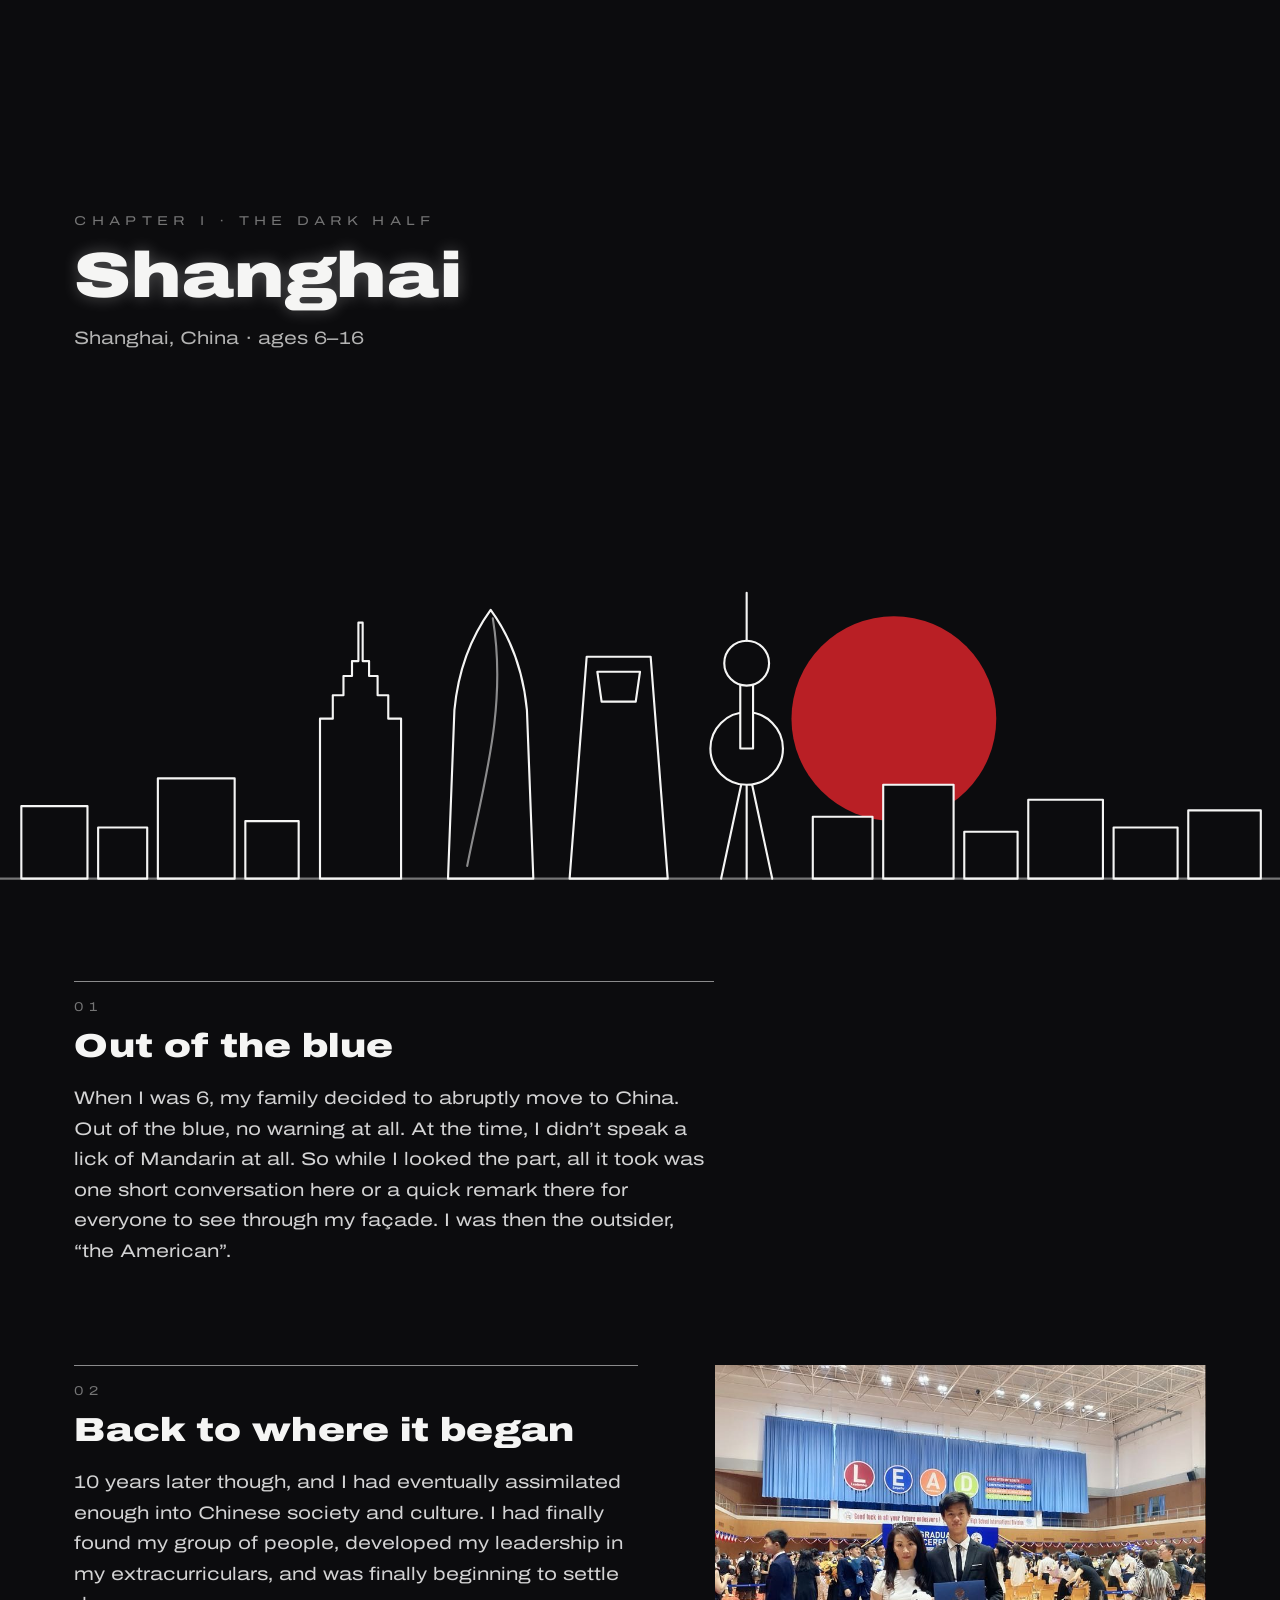
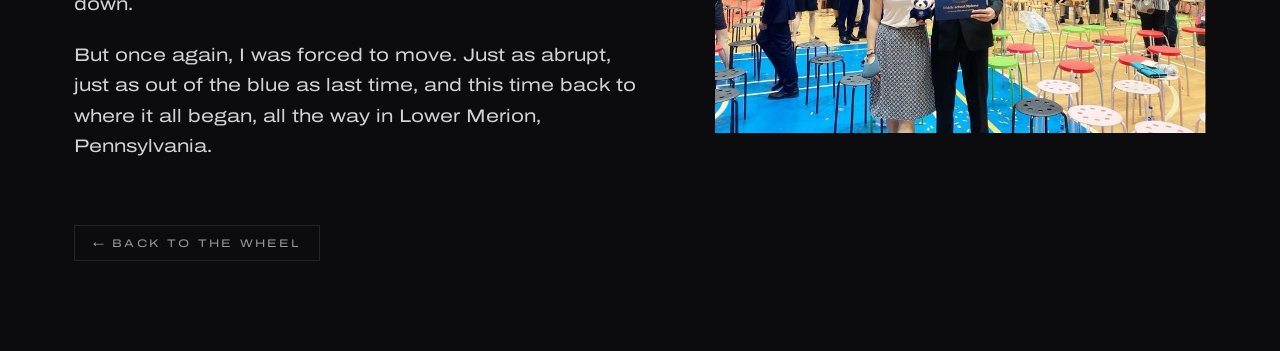
==== commit 9fc0d6d2: "Bigger photos on the US and China pages; China keeps one photo Co-Authored-By: Claude Sonnet 5 <nore" ====
--- a/china.html
+++ b/china.html
@@ -10,7 +10,7 @@
 <link href="https://fonts.googleapis.com/css2?family=Archivo:ital,wdth,wght@0,62..125,100..900;1,62..125,100..900&display=swap" rel="stylesheet" />
 <link href="https://fonts.googleapis.com/css2?family=Noto+Serif+SC:wght@400&display=swap&text=%E9%BE%99%E6%AF%85%E8%AF%9A" rel="stylesheet" />
 <link rel="stylesheet" href="chapters.css?v=df9e4a22" />
-<link rel="stylesheet" href="place.css?v=57b57fbc" />
+<link rel="stylesheet" href="place.css?v=58d23004" />
 <style>
   :root{ --accent:#cc2229; }
 </style>
@@ -72,10 +72,6 @@
           <h3>Out of the blue</h3>
             <p>When I was 6, my family decided to abruptly move to China. Out of the blue, no warning at all. At the time, I didn&rsquo;t speak a lick of Mandarin at all. So while I looked the part, all it took was one short conversation here or a quick remark there for everyone to see through my fa&ccedil;ade. I was then the outsider, &ldquo;the American&rdquo;.</p>
         </div>
-        <figure class="frame">
-            <div class="slot">Add a photo</div>
-            <figcaption>Arriving in Shanghai</figcaption>
-          </figure>
       </li>
       <li class="passage rise" style="--d:0.12s">
         <div class="passage-text">
@@ -91,7 +87,6 @@
         </div>
         <figure class="frame">
             <img class="slot-photo" src="images/china-graduation.jpg" alt="Yicheng in a suit holding his middle school diploma beside his mother at the graduation ceremony in Shanghai" style="object-position:50% 40%" loading="lazy" decoding="async" />
-            <figcaption>Ten years later</figcaption>
           </figure>
       </li>
     </ul>
--- a/place.css
+++ b/place.css
@@ -150,3 +150,13 @@
 /* ---------------- the dragon on these pages ----------------
  * The name follows him onto both halves: riding over Shanghai, and a smaller
  * mark above the heading in Philadelphia. */
+
+/* real photos: shown at their own proportions, as large as the column allows, not
+ * squeezed into the height of the writing beside them */
+.passage:has(.slot-photo){ grid-template-columns:minmax(0,1.15fr) minmax(0,1fr); }
+.passage .frame:has(.slot-photo){ align-self:start; grid-template-rows:auto; justify-items:end; }
+.passage .frame .slot-photo{
+  width:auto; height:auto; min-height:0; max-width:100%; max-height:min(78vh,42rem);
+  margin:0; object-fit:cover;
+}
+@media (max-width:900px){ .passage:has(.slot-photo){ grid-template-columns:1fr; } .passage .frame .slot-photo{ width:100%; max-height:none; } }
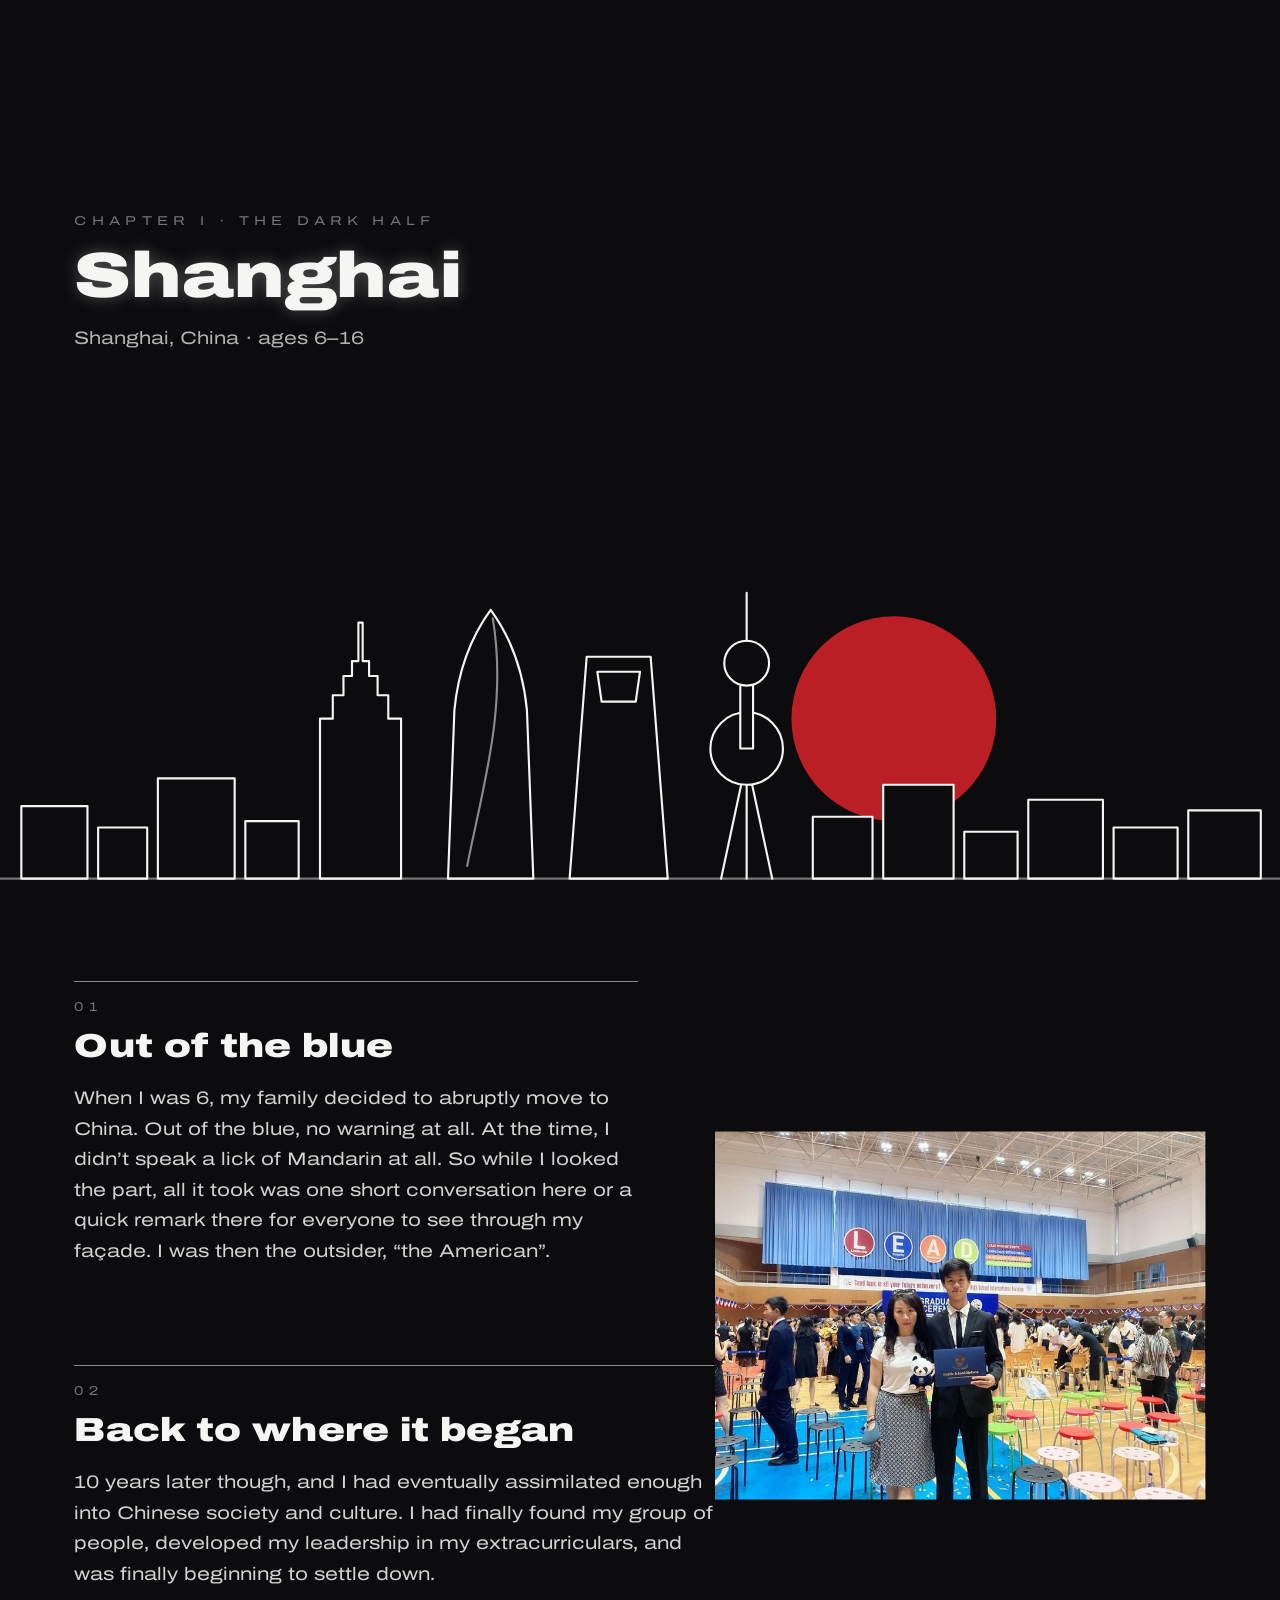
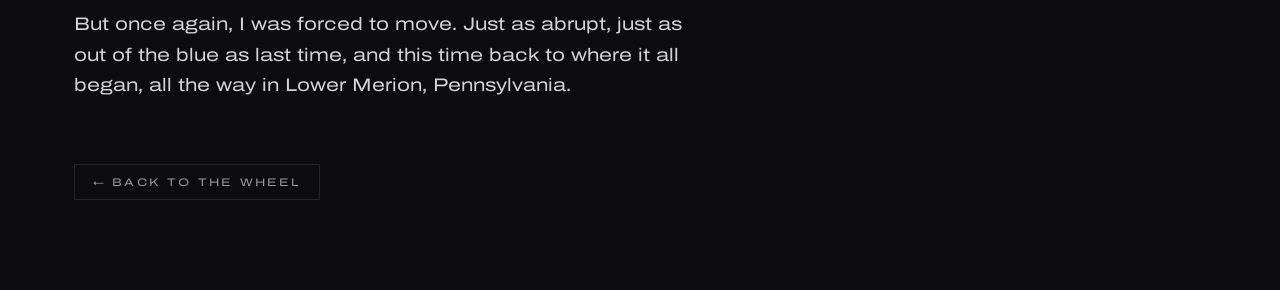
==== commit b4f06edf: "China: centre the photo between the two passages Co-Authored-By: Claude Sonnet 5 <noreply@anthropic." ====
--- a/china.html
+++ b/china.html
@@ -9,8 +9,8 @@
 <link rel="preconnect" href="https://fonts.gstatic.com" crossorigin />
 <link href="https://fonts.googleapis.com/css2?family=Archivo:ital,wdth,wght@0,62..125,100..900;1,62..125,100..900&display=swap" rel="stylesheet" />
 <link href="https://fonts.googleapis.com/css2?family=Noto+Serif+SC:wght@400&display=swap&text=%E9%BE%99%E6%AF%85%E8%AF%9A" rel="stylesheet" />
-<link rel="stylesheet" href="chapters.css?v=df9e4a22" />
-<link rel="stylesheet" href="place.css?v=58d23004" />
+<link rel="stylesheet" href="chapters.css?v=c38c921a" />
+<link rel="stylesheet" href="place.css?v=4fb08506" />
 <style>
   :root{ --accent:#cc2229; }
 </style>
@@ -72,6 +72,9 @@
           <h3>Out of the blue</h3>
             <p>When I was 6, my family decided to abruptly move to China. Out of the blue, no warning at all. At the time, I didn&rsquo;t speak a lick of Mandarin at all. So while I looked the part, all it took was one short conversation here or a quick remark there for everyone to see through my fa&ccedil;ade. I was then the outsider, &ldquo;the American&rdquo;.</p>
         </div>
+        <figure class="frame frame-mid">
+            <img class="slot-photo" src="images/china-graduation.jpg" alt="Yicheng in a suit holding his middle school diploma beside his mother at the graduation ceremony in Shanghai" style="object-position:50% 40%" loading="lazy" decoding="async" />
+          </figure>
       </li>
       <li class="passage rise" style="--d:0.12s">
         <div class="passage-text">
@@ -85,9 +88,6 @@
             last time, and this time back to where it all began, all the way in Lower Merion,
             Pennsylvania.</p>
         </div>
-        <figure class="frame">
-            <img class="slot-photo" src="images/china-graduation.jpg" alt="Yicheng in a suit holding his middle school diploma beside his mother at the graduation ceremony in Shanghai" style="object-position:50% 40%" loading="lazy" decoding="async" />
-          </figure>
       </li>
     </ul>
 
--- a/chapters.css
+++ b/chapters.css
@@ -1215,6 +1215,5 @@
 
 /* real photos in the two place pages' frames, and the single tall picture beside "What I learned" */
 .frame img.slot-photo{ display:block; width:min(100%,46vh); margin-left:auto; height:100%; min-height:clamp(110px,16vh,190px); object-fit:cover; }
-.panel-photos-one{ grid-template-columns:1fr; width:clamp(190px,21vw,300px); }
-.pp-tall{ aspect-ratio:3/4; }
 @media (max-width:640px){ .frame img.slot-photo{ aspect-ratio:3/2; height:auto; } }
+
--- a/place.css
+++ b/place.css
@@ -160,3 +160,12 @@
   margin:0; object-fit:cover;
 }
 @media (max-width:900px){ .passage:has(.slot-photo){ grid-template-columns:1fr; } .passage .frame .slot-photo{ width:100%; max-height:none; } }
+
+/* china: the photo is centred on the gap between the two passages */
+.passages{ --pg:clamp(3.4rem,11vh,7rem); }
+.passage .frame.frame-mid{ align-self:end; height:0; }
+.frame-mid .slot-photo{ position:relative; transform:translateY(calc(-50% + var(--pg) / 2)); }
+@media (max-width:900px){
+  .passage .frame.frame-mid{ height:auto; }
+  .frame-mid .slot-photo{ transform:none; }
+}
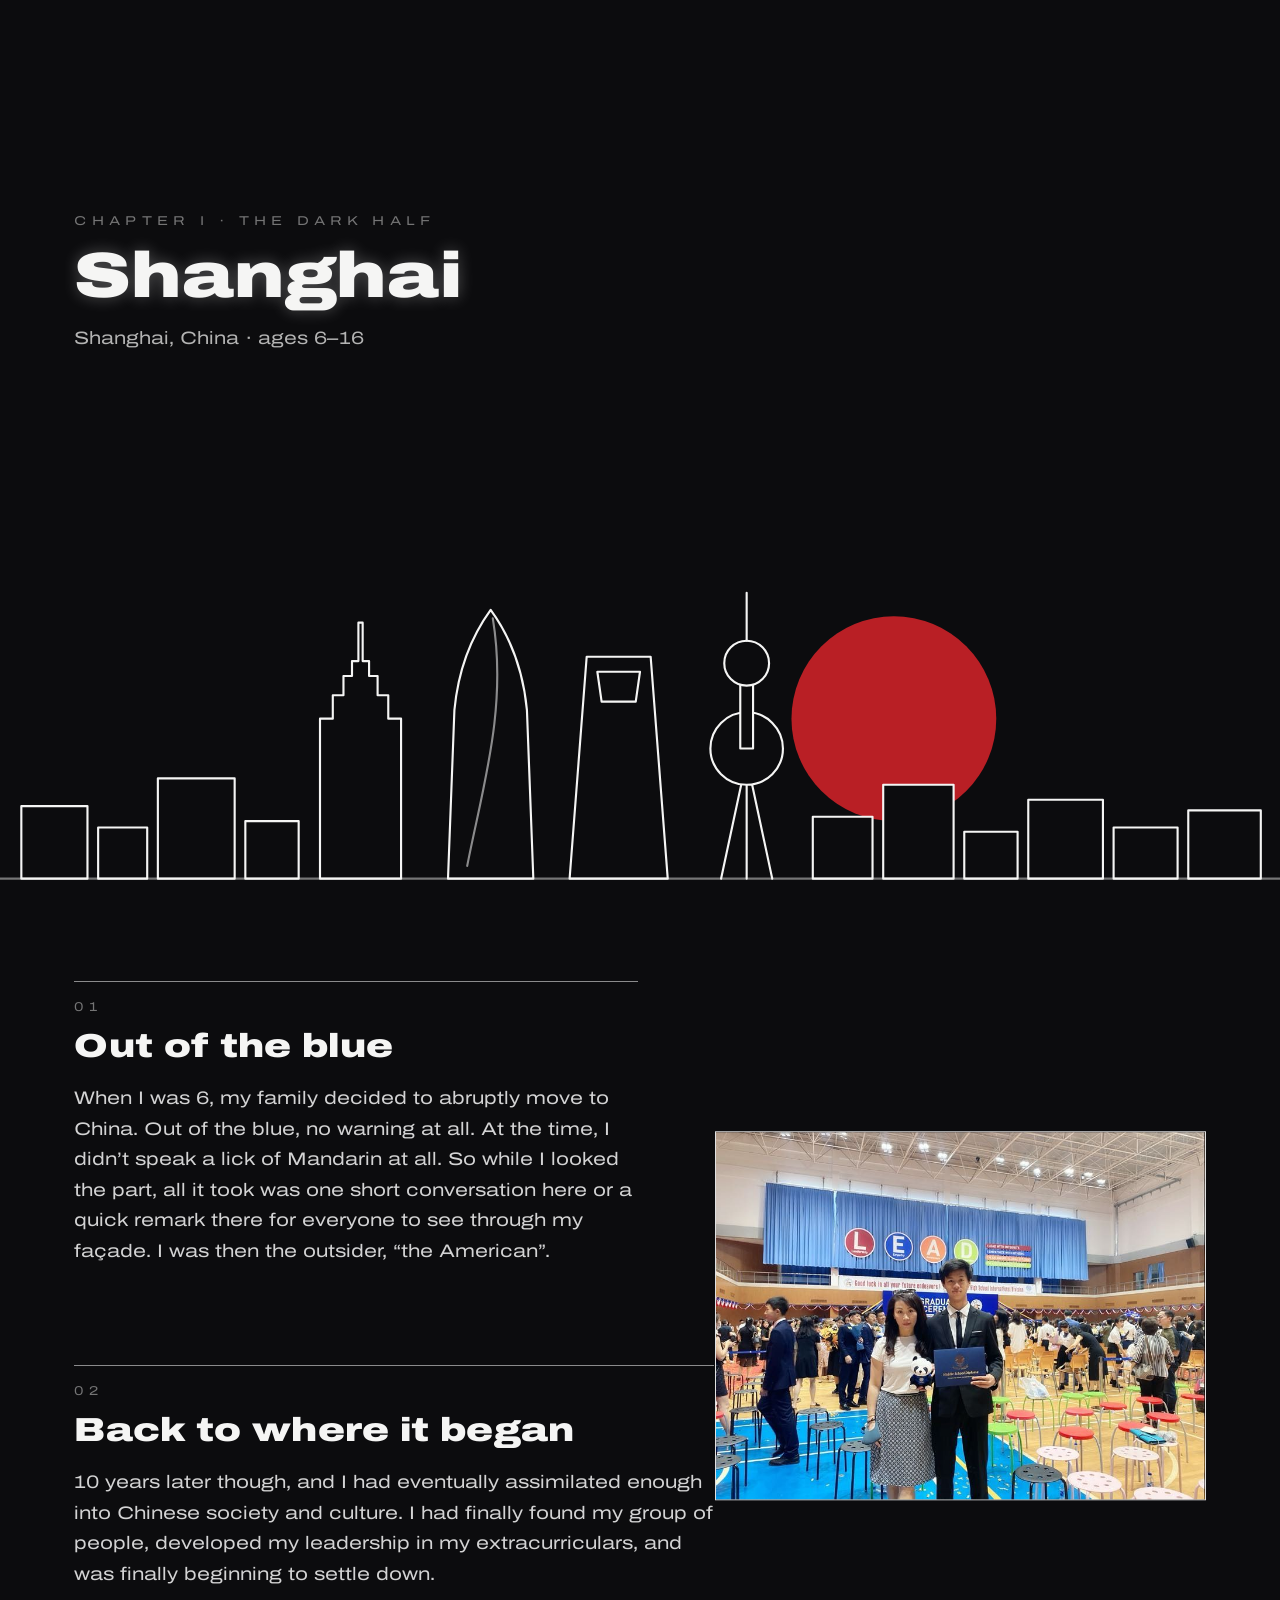
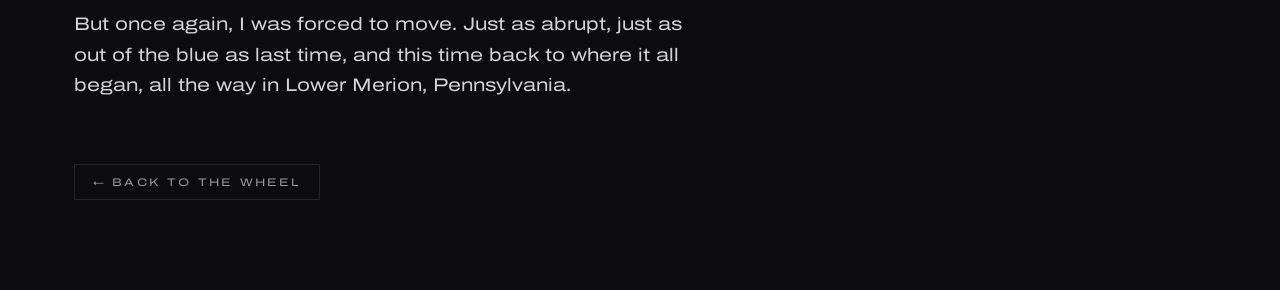
==== commit 688fd47c: "Thin white border on every photo Co-Authored-By: Claude Sonnet 5 <noreply@anthropic.com>" ====
--- a/china.html
+++ b/china.html
@@ -9,7 +9,7 @@
 <link rel="preconnect" href="https://fonts.gstatic.com" crossorigin />
 <link href="https://fonts.googleapis.com/css2?family=Archivo:ital,wdth,wght@0,62..125,100..900;1,62..125,100..900&display=swap" rel="stylesheet" />
 <link href="https://fonts.googleapis.com/css2?family=Noto+Serif+SC:wght@400&display=swap&text=%E9%BE%99%E6%AF%85%E8%AF%9A" rel="stylesheet" />
-<link rel="stylesheet" href="chapters.css?v=c38c921a" />
+<link rel="stylesheet" href="chapters.css?v=1dbba2ef" />
 <link rel="stylesheet" href="place.css?v=4fb08506" />
 <style>
   :root{ --accent:#cc2229; }
--- a/chapters.css
+++ b/chapters.css
@@ -1151,7 +1151,6 @@
   display:block;
   width:100%;
   overflow:hidden;
-  border:1px solid var(--rule);
   background:#111114;
 }
 .flip-photo img{ position:absolute; inset:0; width:100%; height:100%; object-fit:cover; display:block; }
@@ -1217,3 +1216,10 @@
 .frame img.slot-photo{ display:block; width:min(100%,46vh); margin-left:auto; height:100%; min-height:clamp(110px,16vh,190px); object-fit:cover; }
 @media (max-width:640px){ .frame img.slot-photo{ aspect-ratio:3/2; height:auto; } }
 
+
+/* one thin white hairline around every photo, drawn over the picture so it never changes a size or a gap */
+.pp::after, .np::after, .flip-photo::after, .intro-photo::after{
+  content:""; position:absolute; inset:0; border:1px solid rgba(255,255,255,.88); pointer-events:none;
+}
+.intro-photo{ position:relative; }
+.frame img.slot-photo{ border:1px solid rgba(255,255,255,.88); box-sizing:border-box; }
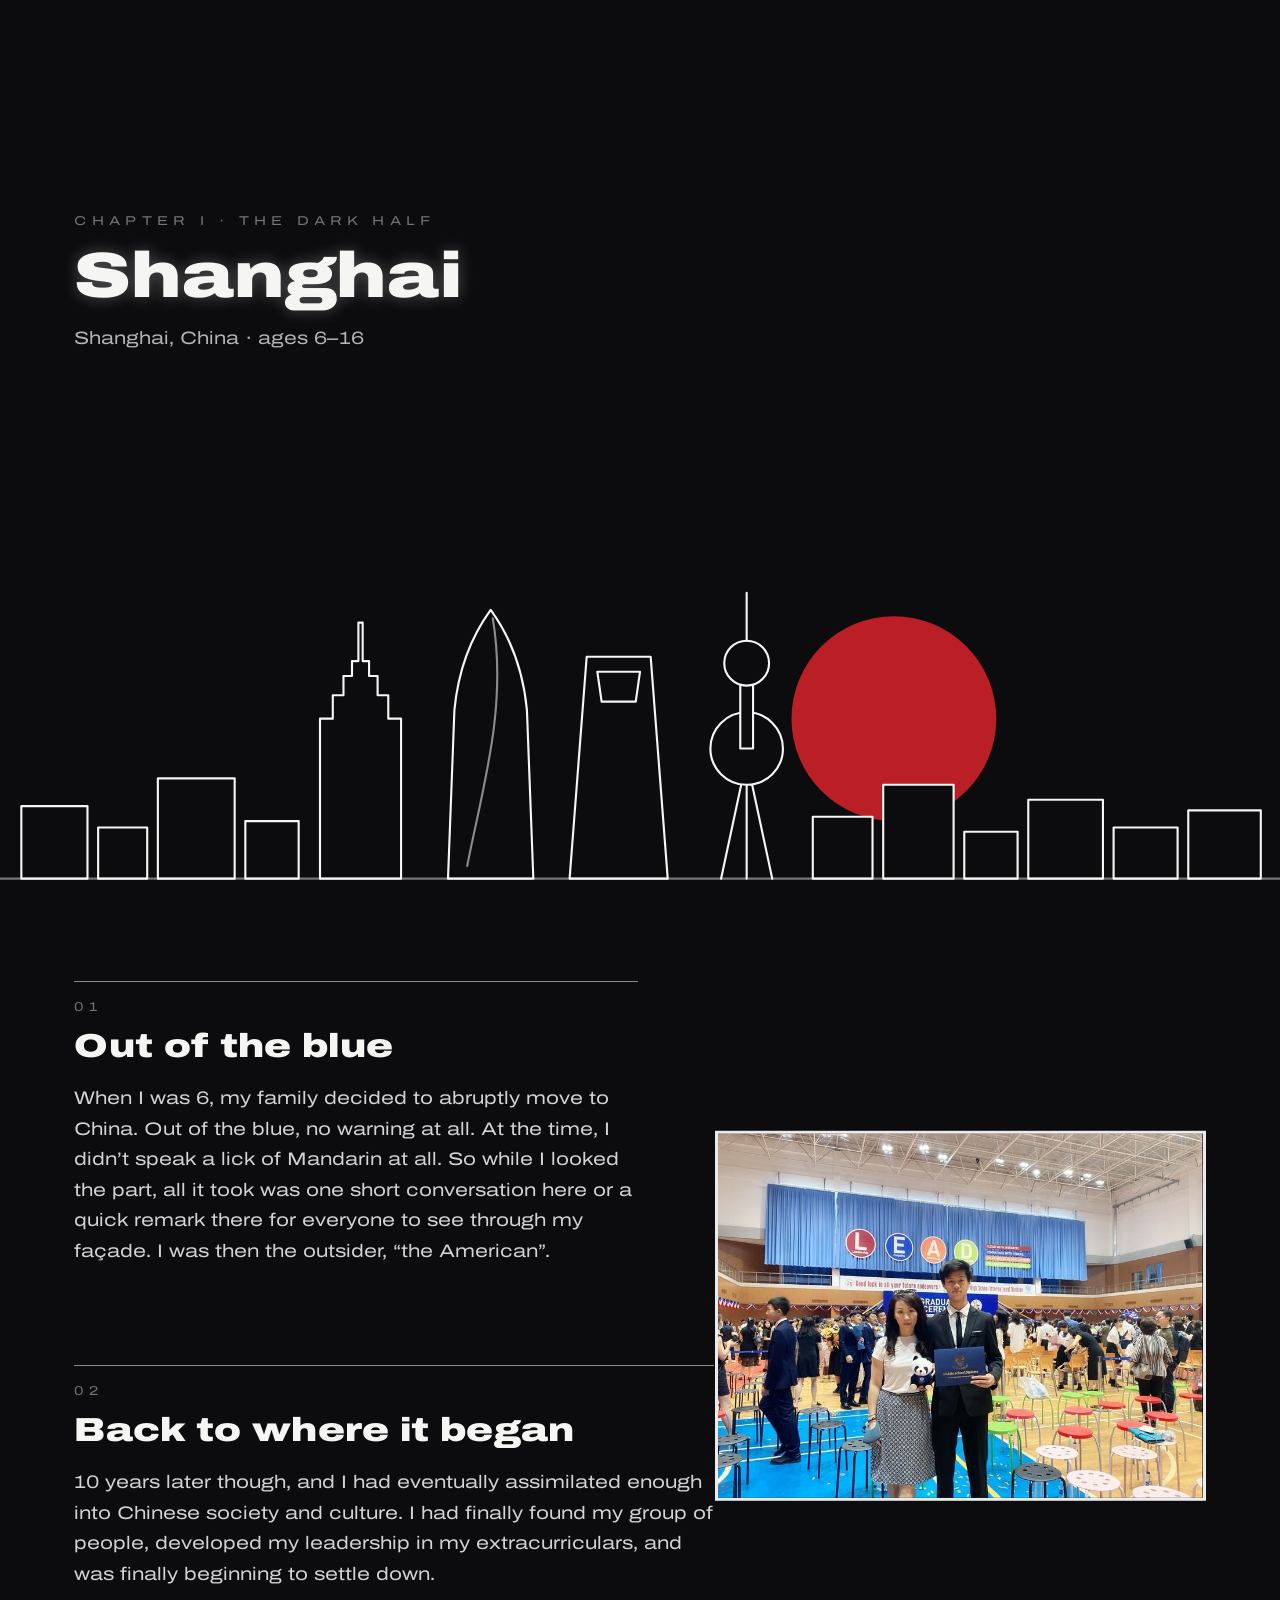
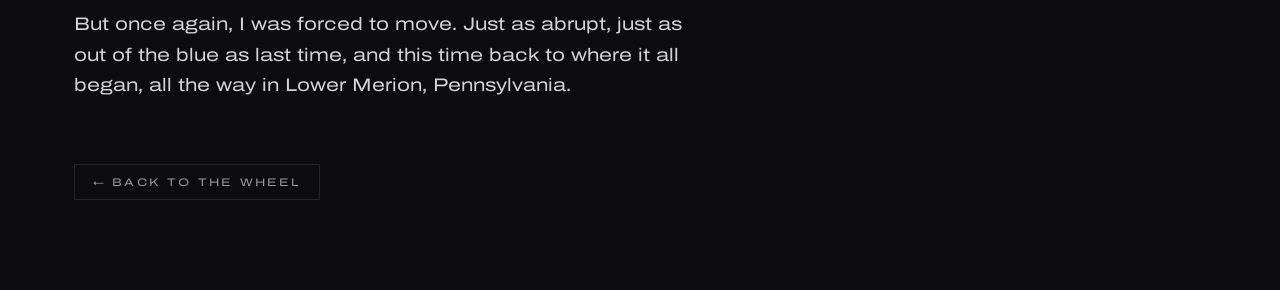
==== commit a49cec76: "Portrait loses its border; other photo borders 3px Co-Authored-By: Claude Sonnet 5 <noreply@anthropi" ====
--- a/china.html
+++ b/china.html
@@ -9,7 +9,7 @@
 <link rel="preconnect" href="https://fonts.gstatic.com" crossorigin />
 <link href="https://fonts.googleapis.com/css2?family=Archivo:ital,wdth,wght@0,62..125,100..900;1,62..125,100..900&display=swap" rel="stylesheet" />
 <link href="https://fonts.googleapis.com/css2?family=Noto+Serif+SC:wght@400&display=swap&text=%E9%BE%99%E6%AF%85%E8%AF%9A" rel="stylesheet" />
-<link rel="stylesheet" href="chapters.css?v=1dbba2ef" />
+<link rel="stylesheet" href="chapters.css?v=ad399804" />
 <link rel="stylesheet" href="place.css?v=4fb08506" />
 <style>
   :root{ --accent:#cc2229; }
--- a/chapters.css
+++ b/chapters.css
@@ -11,6 +11,7 @@
   --ph-gap:clamp(.5rem,1vw,.85rem);      /* space between neighbouring photos */
   --ph-overlap:clamp(1rem,3vh,1.8rem);   /* how far a photo cuts into the one above */
   --ph-drop:clamp(.2rem,1.5vh,1rem);    /* how far a photo steps down instead */
+  --ph-line:3px;                         /* the white hairline round each photo */
   --ph-ring:clamp(4px,.5vw,6px);         /* the margin left around an overlapping photo */
   --ink:#0c0c0e;
   --paper:#f5f5f4;
@@ -1218,8 +1219,7 @@
 
 
 /* one thin white hairline around every photo, drawn over the picture so it never changes a size or a gap */
-.pp::after, .np::after, .flip-photo::after, .intro-photo::after{
-  content:""; position:absolute; inset:0; border:1px solid rgba(255,255,255,.88); pointer-events:none;
-}
-.intro-photo{ position:relative; }
-.frame img.slot-photo{ border:1px solid rgba(255,255,255,.88); box-sizing:border-box; }
+.pp::after, .np::after, .flip-photo::after{
+  content:""; position:absolute; inset:0; border:var(--ph-line) solid rgba(255,255,255,.92); pointer-events:none;
+}
+.frame img.slot-photo{ border:var(--ph-line) solid rgba(255,255,255,.92); box-sizing:border-box; }
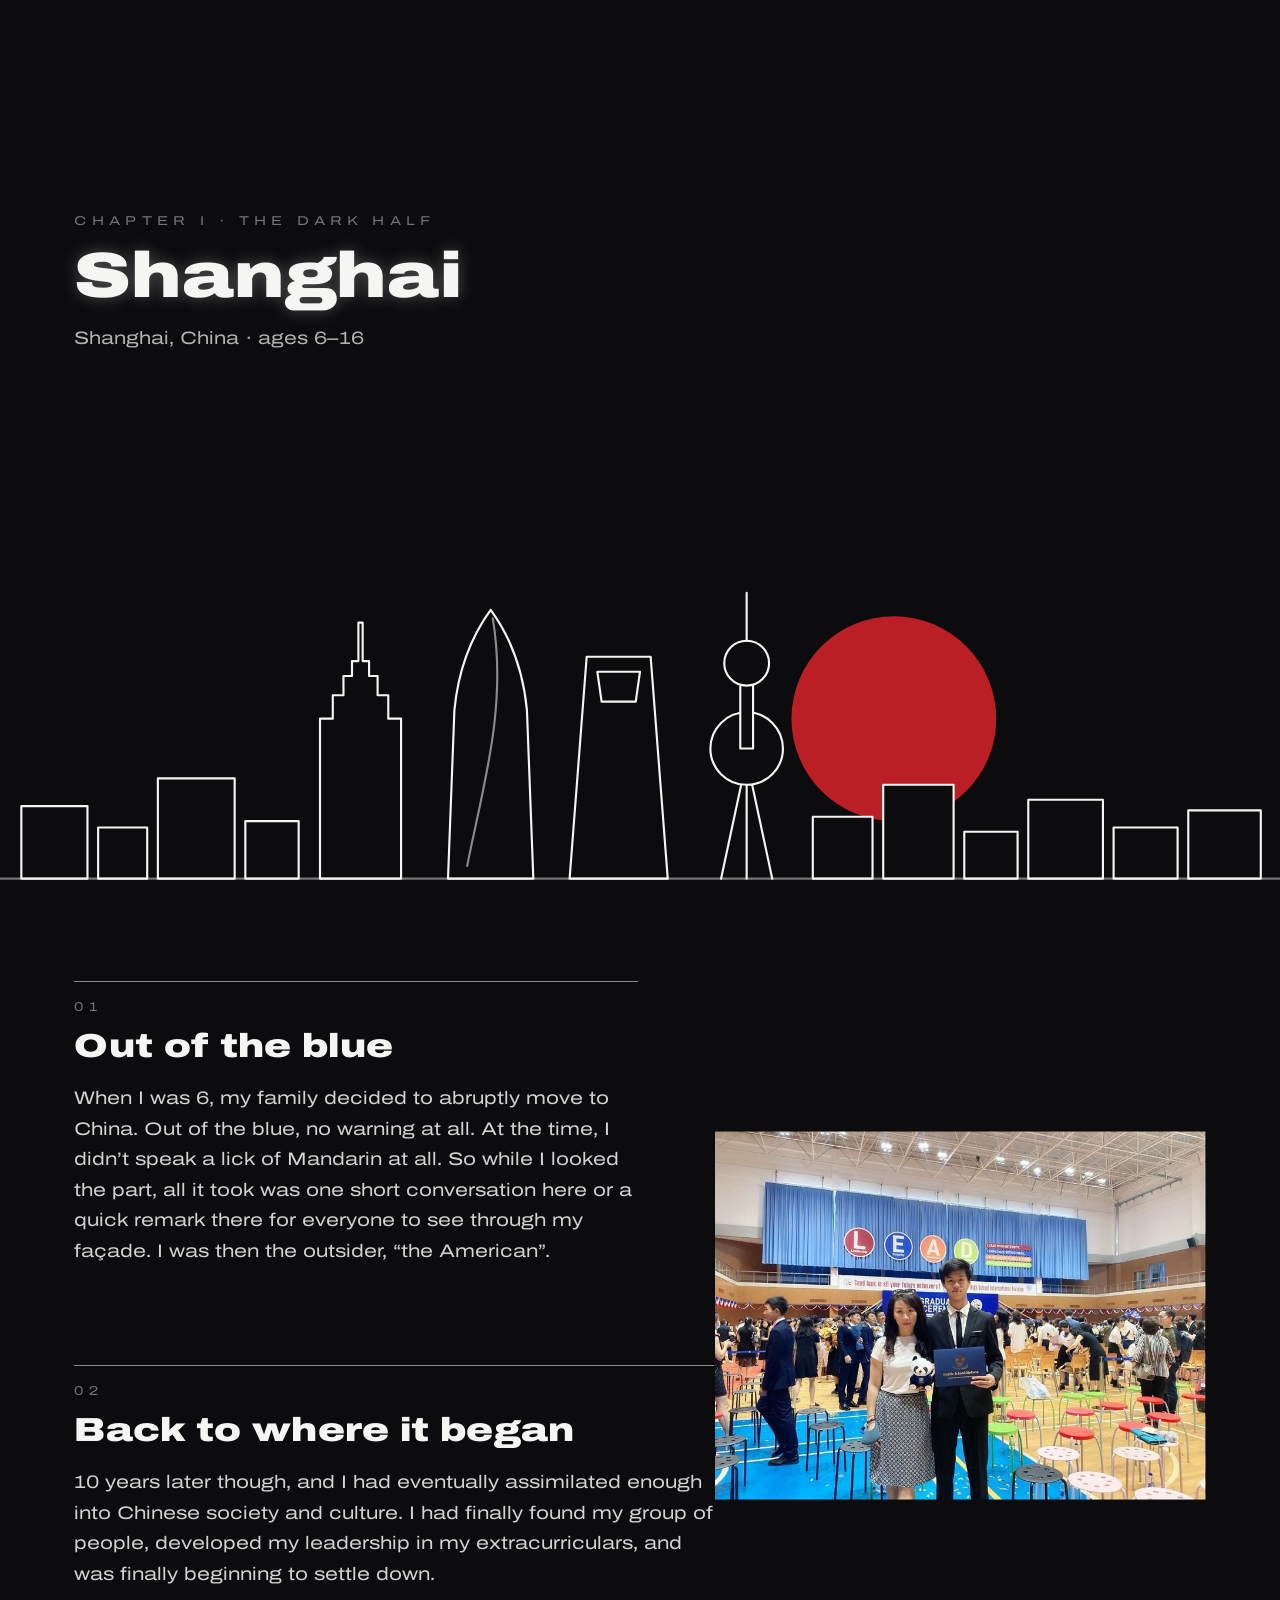
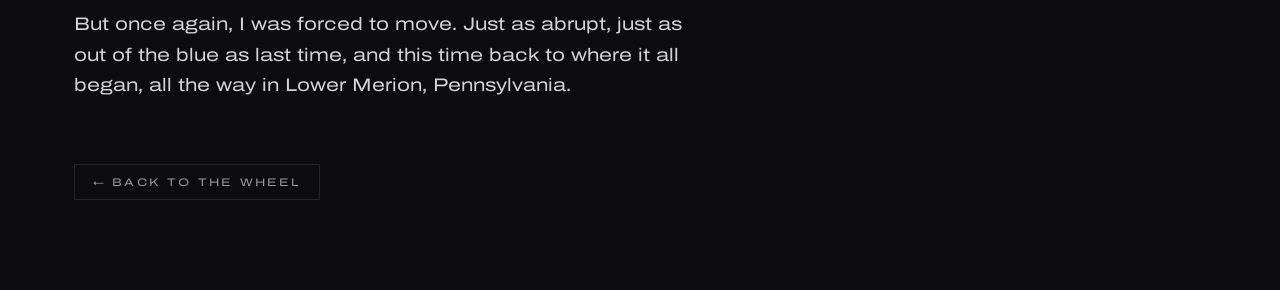
==== commit 366fe6f8: "Remove the white photo borders Co-Authored-By: Claude Sonnet 5 <noreply@anthropic.com>" ====
--- a/china.html
+++ b/china.html
@@ -9,7 +9,7 @@
 <link rel="preconnect" href="https://fonts.gstatic.com" crossorigin />
 <link href="https://fonts.googleapis.com/css2?family=Archivo:ital,wdth,wght@0,62..125,100..900;1,62..125,100..900&display=swap" rel="stylesheet" />
 <link href="https://fonts.googleapis.com/css2?family=Noto+Serif+SC:wght@400&display=swap&text=%E9%BE%99%E6%AF%85%E8%AF%9A" rel="stylesheet" />
-<link rel="stylesheet" href="chapters.css?v=ad399804" />
+<link rel="stylesheet" href="chapters.css?v=bdcfba44" />
 <link rel="stylesheet" href="place.css?v=4fb08506" />
 <style>
   :root{ --accent:#cc2229; }
--- a/chapters.css
+++ b/chapters.css
@@ -11,7 +11,6 @@
   --ph-gap:clamp(.5rem,1vw,.85rem);      /* space between neighbouring photos */
   --ph-overlap:clamp(1rem,3vh,1.8rem);   /* how far a photo cuts into the one above */
   --ph-drop:clamp(.2rem,1.5vh,1rem);    /* how far a photo steps down instead */
-  --ph-line:3px;                         /* the white hairline round each photo */
   --ph-ring:clamp(4px,.5vw,6px);         /* the margin left around an overlapping photo */
   --ink:#0c0c0e;
   --paper:#f5f5f4;
@@ -1152,6 +1151,7 @@
   display:block;
   width:100%;
   overflow:hidden;
+  border:1px solid var(--rule);
   background:#111114;
 }
 .flip-photo img{ position:absolute; inset:0; width:100%; height:100%; object-fit:cover; display:block; }
@@ -1218,8 +1218,3 @@
 @media (max-width:640px){ .frame img.slot-photo{ aspect-ratio:3/2; height:auto; } }
 
 
-/* one thin white hairline around every photo, drawn over the picture so it never changes a size or a gap */
-.pp::after, .np::after, .flip-photo::after{
-  content:""; position:absolute; inset:0; border:var(--ph-line) solid rgba(255,255,255,.92); pointer-events:none;
-}
-.frame img.slot-photo{ border:var(--ph-line) solid rgba(255,255,255,.92); box-sizing:border-box; }
